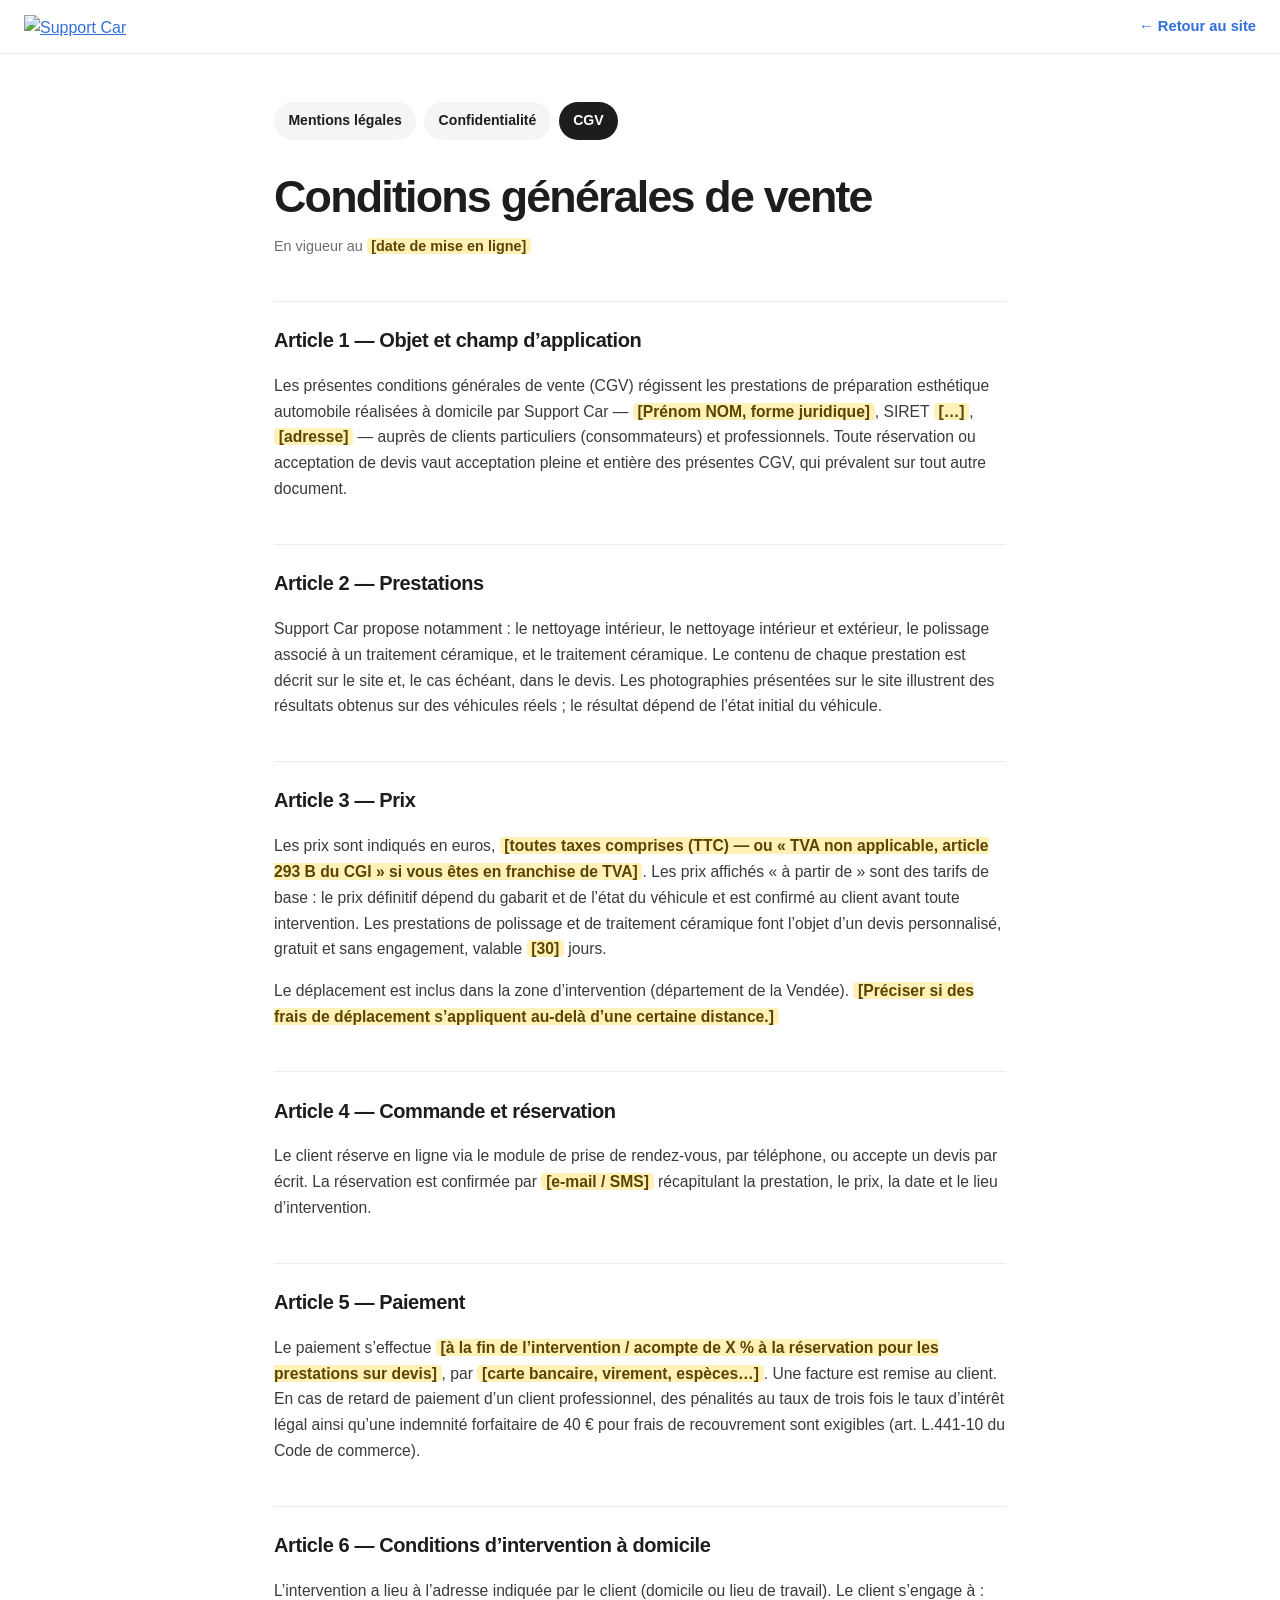
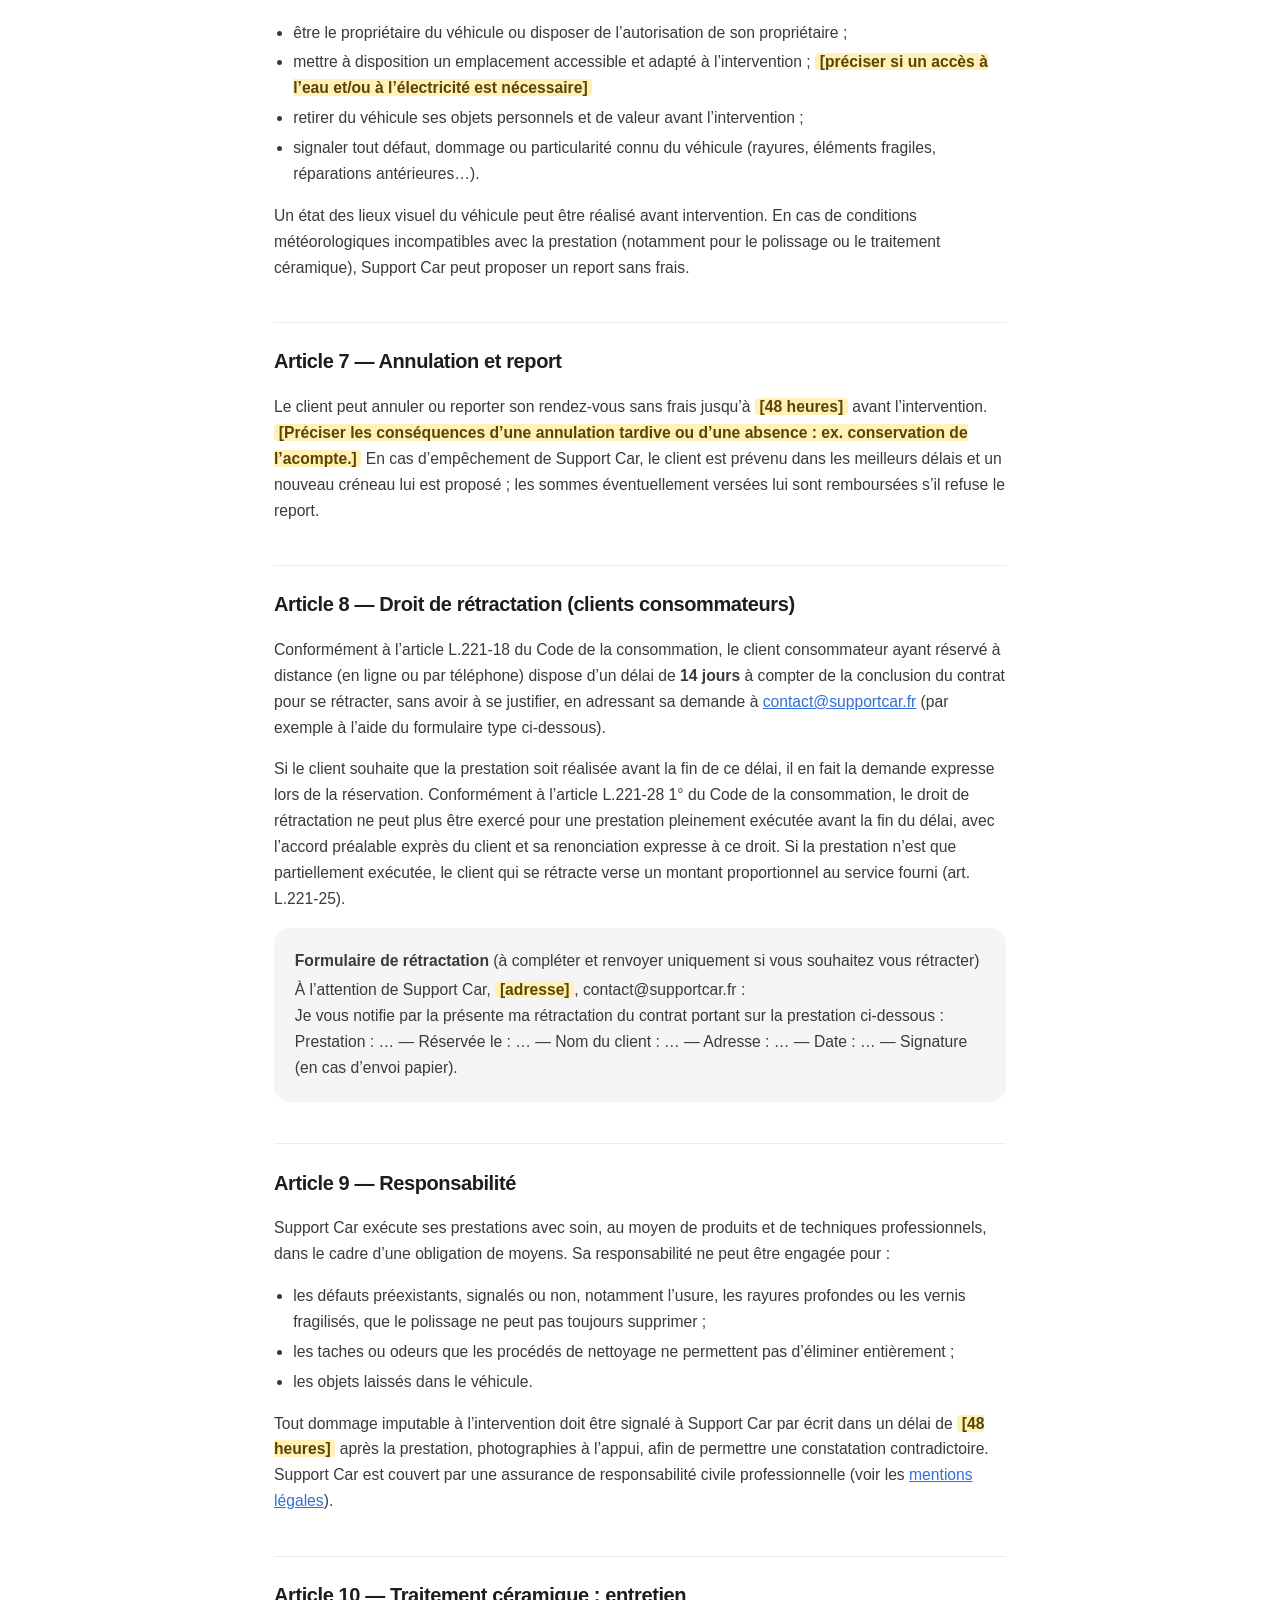
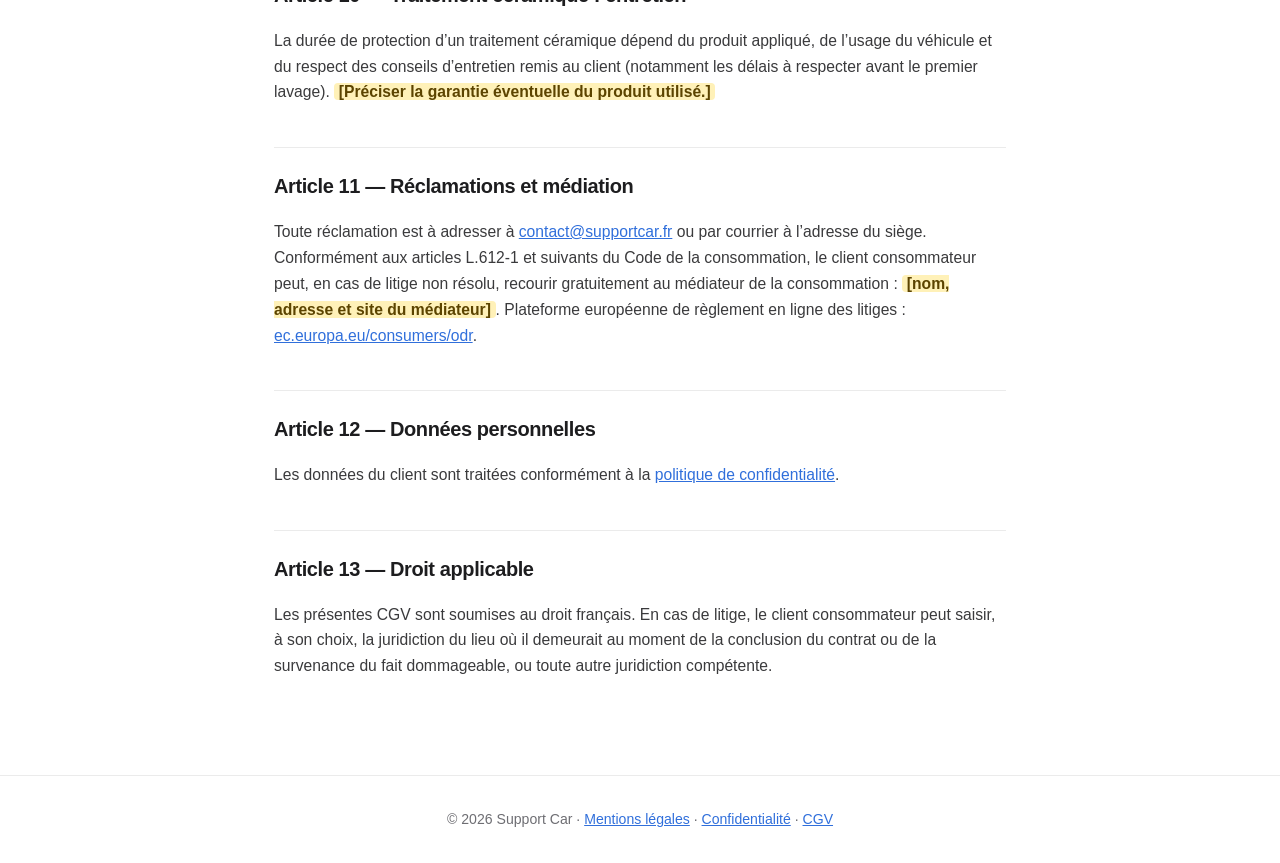
==== cgv.html @ 28caeb88 "Add files via upload" ====
<!doctype html>
<html lang="fr">
<head>
<meta charset="utf-8">
<meta name="viewport" content="width=device-width, initial-scale=1">
<title>Conditions générales de vente — Support Car</title>
<meta name="robots" content="noindex, follow">
<link rel="icon" href="assets/favicon.svg" type="image/svg+xml">
<link rel="stylesheet" href="legal.css">
</head>
<body>
<header class="top"><a href="index.html"><img src="assets/logo-noir.png" alt="Support Car"></a><a href="index.html" class="back">← Retour au site</a></header>
<main>
  <nav class="legal-nav" aria-label="Informations légales"><a href="mentions-legales.html">Mentions légales</a><a href="confidentialite.html">Confidentialité</a><a href="cgv.html" class="on">CGV</a></nav>
  <h1>Conditions générales de vente</h1>
  <p class="updated">En vigueur au <span class="todo">[date de mise en ligne]</span></p>

  <h2>Article 1 — Objet et champ d’application</h2>
  <p>Les présentes conditions générales de vente (CGV) régissent les prestations de préparation esthétique automobile réalisées à domicile par Support Car — <span class="todo">[Prénom NOM, forme juridique]</span>, SIRET <span class="todo">[…]</span>, <span class="todo">[adresse]</span> — auprès de clients particuliers (consommateurs) et professionnels. Toute réservation ou acceptation de devis vaut acceptation pleine et entière des présentes CGV, qui prévalent sur tout autre document.</p>

  <h2>Article 2 — Prestations</h2>
  <p>Support Car propose notamment : le nettoyage intérieur, le nettoyage intérieur et extérieur, le polissage associé à un traitement céramique, et le traitement céramique. Le contenu de chaque prestation est décrit sur le site et, le cas échéant, dans le devis. Les photographies présentées sur le site illustrent des résultats obtenus sur des véhicules réels ; le résultat dépend de l’état initial du véhicule.</p>

  <h2>Article 3 — Prix</h2>
  <p>Les prix sont indiqués en euros, <span class="todo">[toutes taxes comprises (TTC) — ou « TVA non applicable, article 293 B du CGI » si vous êtes en franchise de TVA]</span>. Les prix affichés « à partir de » sont des tarifs de base : le prix définitif dépend du gabarit et de l’état du véhicule et est confirmé au client avant toute intervention. Les prestations de polissage et de traitement céramique font l’objet d’un devis personnalisé, gratuit et sans engagement, valable <span class="todo">[30]</span> jours.</p>
  <p>Le déplacement est inclus dans la zone d’intervention (département de la Vendée). <span class="todo">[Préciser si des frais de déplacement s’appliquent au-delà d’une certaine distance.]</span></p>

  <h2>Article 4 — Commande et réservation</h2>
  <p>Le client réserve en ligne via le module de prise de rendez-vous, par téléphone, ou accepte un devis par écrit. La réservation est confirmée par <span class="todo">[e-mail / SMS]</span> récapitulant la prestation, le prix, la date et le lieu d’intervention.</p>

  <h2>Article 5 — Paiement</h2>
  <p>Le paiement s’effectue <span class="todo">[à la fin de l’intervention / acompte de X % à la réservation pour les prestations sur devis]</span>, par <span class="todo">[carte bancaire, virement, espèces…]</span>. Une facture est remise au client. En cas de retard de paiement d’un client professionnel, des pénalités au taux de trois fois le taux d’intérêt légal ainsi qu’une indemnité forfaitaire de 40 € pour frais de recouvrement sont exigibles (art. L.441-10 du Code de commerce).</p>

  <h2>Article 6 — Conditions d’intervention à domicile</h2>
  <p>L’intervention a lieu à l’adresse indiquée par le client (domicile ou lieu de travail). Le client s’engage à :</p>
  <ul>
    <li>être le propriétaire du véhicule ou disposer de l’autorisation de son propriétaire ;</li>
    <li>mettre à disposition un emplacement accessible et adapté à l’intervention ; <span class="todo">[préciser si un accès à l’eau et/ou à l’électricité est nécessaire]</span></li>
    <li>retirer du véhicule ses objets personnels et de valeur avant l’intervention ;</li>
    <li>signaler tout défaut, dommage ou particularité connu du véhicule (rayures, éléments fragiles, réparations antérieures…).</li>
  </ul>
  <p>Un état des lieux visuel du véhicule peut être réalisé avant intervention. En cas de conditions météorologiques incompatibles avec la prestation (notamment pour le polissage ou le traitement céramique), Support Car peut proposer un report sans frais.</p>

  <h2>Article 7 — Annulation et report</h2>
  <p>Le client peut annuler ou reporter son rendez-vous sans frais jusqu’à <span class="todo">[48 heures]</span> avant l’intervention. <span class="todo">[Préciser les conséquences d’une annulation tardive ou d’une absence : ex. conservation de l’acompte.]</span> En cas d’empêchement de Support Car, le client est prévenu dans les meilleurs délais et un nouveau créneau lui est proposé ; les sommes éventuellement versées lui sont remboursées s’il refuse le report.</p>

  <h2>Article 8 — Droit de rétractation (clients consommateurs)</h2>
  <p>Conformément à l’article L.221-18 du Code de la consommation, le client consommateur ayant réservé à distance (en ligne ou par téléphone) dispose d’un délai de <b>14 jours</b> à compter de la conclusion du contrat pour se rétracter, sans avoir à se justifier, en adressant sa demande à <a href="mailto:contact@supportcar.fr">contact@supportcar.fr</a> (par exemple à l’aide du formulaire type ci-dessous).</p>
  <p>Si le client souhaite que la prestation soit réalisée avant la fin de ce délai, il en fait la demande expresse lors de la réservation. Conformément à l’article L.221-28 1° du Code de la consommation, le droit de rétractation ne peut plus être exercé pour une prestation pleinement exécutée avant la fin du délai, avec l’accord préalable exprès du client et sa renonciation expresse à ce droit. Si la prestation n’est que partiellement exécutée, le client qui se rétracte verse un montant proportionnel au service fourni (art. L.221-25).</p>
  <div class="card">
    <p><b>Formulaire de rétractation</b> (à compléter et renvoyer uniquement si vous souhaitez vous rétracter)</p>
    <p>À l’attention de Support Car, <span class="todo">[adresse]</span>, contact@supportcar.fr :<br>
    Je vous notifie par la présente ma rétractation du contrat portant sur la prestation ci-dessous :<br>
    Prestation : … — Réservée le : … — Nom du client : … — Adresse : … — Date : … — Signature (en cas d’envoi papier).</p>
  </div>

  <h2>Article 9 — Responsabilité</h2>
  <p>Support Car exécute ses prestations avec soin, au moyen de produits et de techniques professionnels, dans le cadre d’une obligation de moyens. Sa responsabilité ne peut être engagée pour :</p>
  <ul>
    <li>les défauts préexistants, signalés ou non, notamment l’usure, les rayures profondes ou les vernis fragilisés, que le polissage ne peut pas toujours supprimer ;</li>
    <li>les taches ou odeurs que les procédés de nettoyage ne permettent pas d’éliminer entièrement ;</li>
    <li>les objets laissés dans le véhicule.</li>
  </ul>
  <p>Tout dommage imputable à l’intervention doit être signalé à Support Car par écrit dans un délai de <span class="todo">[48 heures]</span> après la prestation, photographies à l’appui, afin de permettre une constatation contradictoire. Support Car est couvert par une assurance de responsabilité civile professionnelle (voir les <a href="mentions-legales.html">mentions légales</a>).</p>

  <h2>Article 10 — Traitement céramique : entretien</h2>
  <p>La durée de protection d’un traitement céramique dépend du produit appliqué, de l’usage du véhicule et du respect des conseils d’entretien remis au client (notamment les délais à respecter avant le premier lavage). <span class="todo">[Préciser la garantie éventuelle du produit utilisé.]</span></p>

  <h2>Article 11 — Réclamations et médiation</h2>
  <p>Toute réclamation est à adresser à <a href="mailto:contact@supportcar.fr">contact@supportcar.fr</a> ou par courrier à l’adresse du siège. Conformément aux articles L.612-1 et suivants du Code de la consommation, le client consommateur peut, en cas de litige non résolu, recourir gratuitement au médiateur de la consommation : <span class="todo">[nom, adresse et site du médiateur]</span>. Plateforme européenne de règlement en ligne des litiges : <a href="https://ec.europa.eu/consumers/odr" target="_blank" rel="noopener">ec.europa.eu/consumers/odr</a>.</p>

  <h2>Article 12 — Données personnelles</h2>
  <p>Les données du client sont traitées conformément à la <a href="confidentialite.html">politique de confidentialité</a>.</p>

  <h2>Article 13 — Droit applicable</h2>
  <p>Les présentes CGV sont soumises au droit français. En cas de litige, le client consommateur peut saisir, à son choix, la juridiction du lieu où il demeurait au moment de la conclusion du contrat ou de la survenance du fait dommageable, ou toute autre juridiction compétente.</p>
</main>
<footer>© <span id="y"></span> Support Car · <a href="mentions-legales.html">Mentions légales</a> · <a href="confidentialite.html">Confidentialité</a> · <a href="cgv.html">CGV</a></footer>
<script>document.getElementById('y').textContent=new Date().getFullYear()</script>
</body>
</html>
---- legal.css ----
@font-face{font-family:'Inter';font-style:normal;font-weight:400 800;font-display:swap;src:url(assets/fonts/inter-latin.woff2) format('woff2')}
:root{--blue:#306FDB;--ink:#1d1d1f;--grey:#6e6e73;--light:#f5f5f7;--line:rgba(0,0,0,.08)}
*{box-sizing:border-box}
body{margin:0;font-family:"Helvetica Neue","HelveticaNeue",Helvetica,"Inter",Arial,sans-serif;color:var(--ink);background:#fff;line-height:1.65;-webkit-font-smoothing:antialiased}
a{color:var(--blue)}
.top{position:sticky;top:0;z-index:10;display:flex;align-items:center;justify-content:space-between;gap:1rem;padding:.9rem 1.5rem;background:rgba(255,255,255,.9);backdrop-filter:blur(16px);-webkit-backdrop-filter:blur(16px);border-bottom:1px solid var(--line)}
.top img{height:24px;display:block}
.top a.back{font-weight:600;text-decoration:none;font-size:.92rem}
main{max-width:780px;margin:0 auto;padding:3rem 1.5rem 5rem}
h1{font-size:clamp(2rem,5vw,2.8rem);letter-spacing:-.04em;line-height:1.1;margin:0 0 .6rem}
.updated{color:var(--grey);font-size:.9rem;margin-bottom:2.5rem}
h2{font-size:1.25rem;letter-spacing:-.02em;margin:2.6rem 0 .7rem;padding-top:1.4rem;border-top:1px solid var(--line)}
h3{font-size:1.02rem;margin:1.6rem 0 .4rem}
p,li{color:#3a3a3c;font-size:.98rem}
ul{padding-left:1.2rem}
li{margin:.25rem 0}
.card{background:var(--light);border-radius:16px;padding:1.1rem 1.3rem;margin:1rem 0}
.card p{margin:.2rem 0}
.todo{background:#fff1b8;border-radius:4px;padding:0 .3em;color:#5c4400;font-weight:600}
.legal-nav{display:flex;flex-wrap:wrap;gap:.5rem;margin:0 0 2rem}
.legal-nav a{font-size:.88rem;font-weight:600;text-decoration:none;padding:.45rem .9rem;border-radius:999px;background:var(--light);color:var(--ink)}
.legal-nav a.on{background:var(--ink);color:#fff}
table{width:100%;border-collapse:collapse;margin:1rem 0;font-size:.92rem}
th,td{text-align:left;padding:.6rem .7rem;border-bottom:1px solid var(--line);vertical-align:top}
th{background:var(--light);font-weight:600}
footer{border-top:1px solid var(--line);padding:2rem 1.5rem;text-align:center;color:var(--grey);font-size:.88rem}
@media (max-width:600px){table,thead,tbody,tr,th,td{display:block}thead{display:none}td{border:0;padding:.2rem 0}tr{border-bottom:1px solid var(--line);padding:.6rem 0}td:first-child{font-weight:600}}
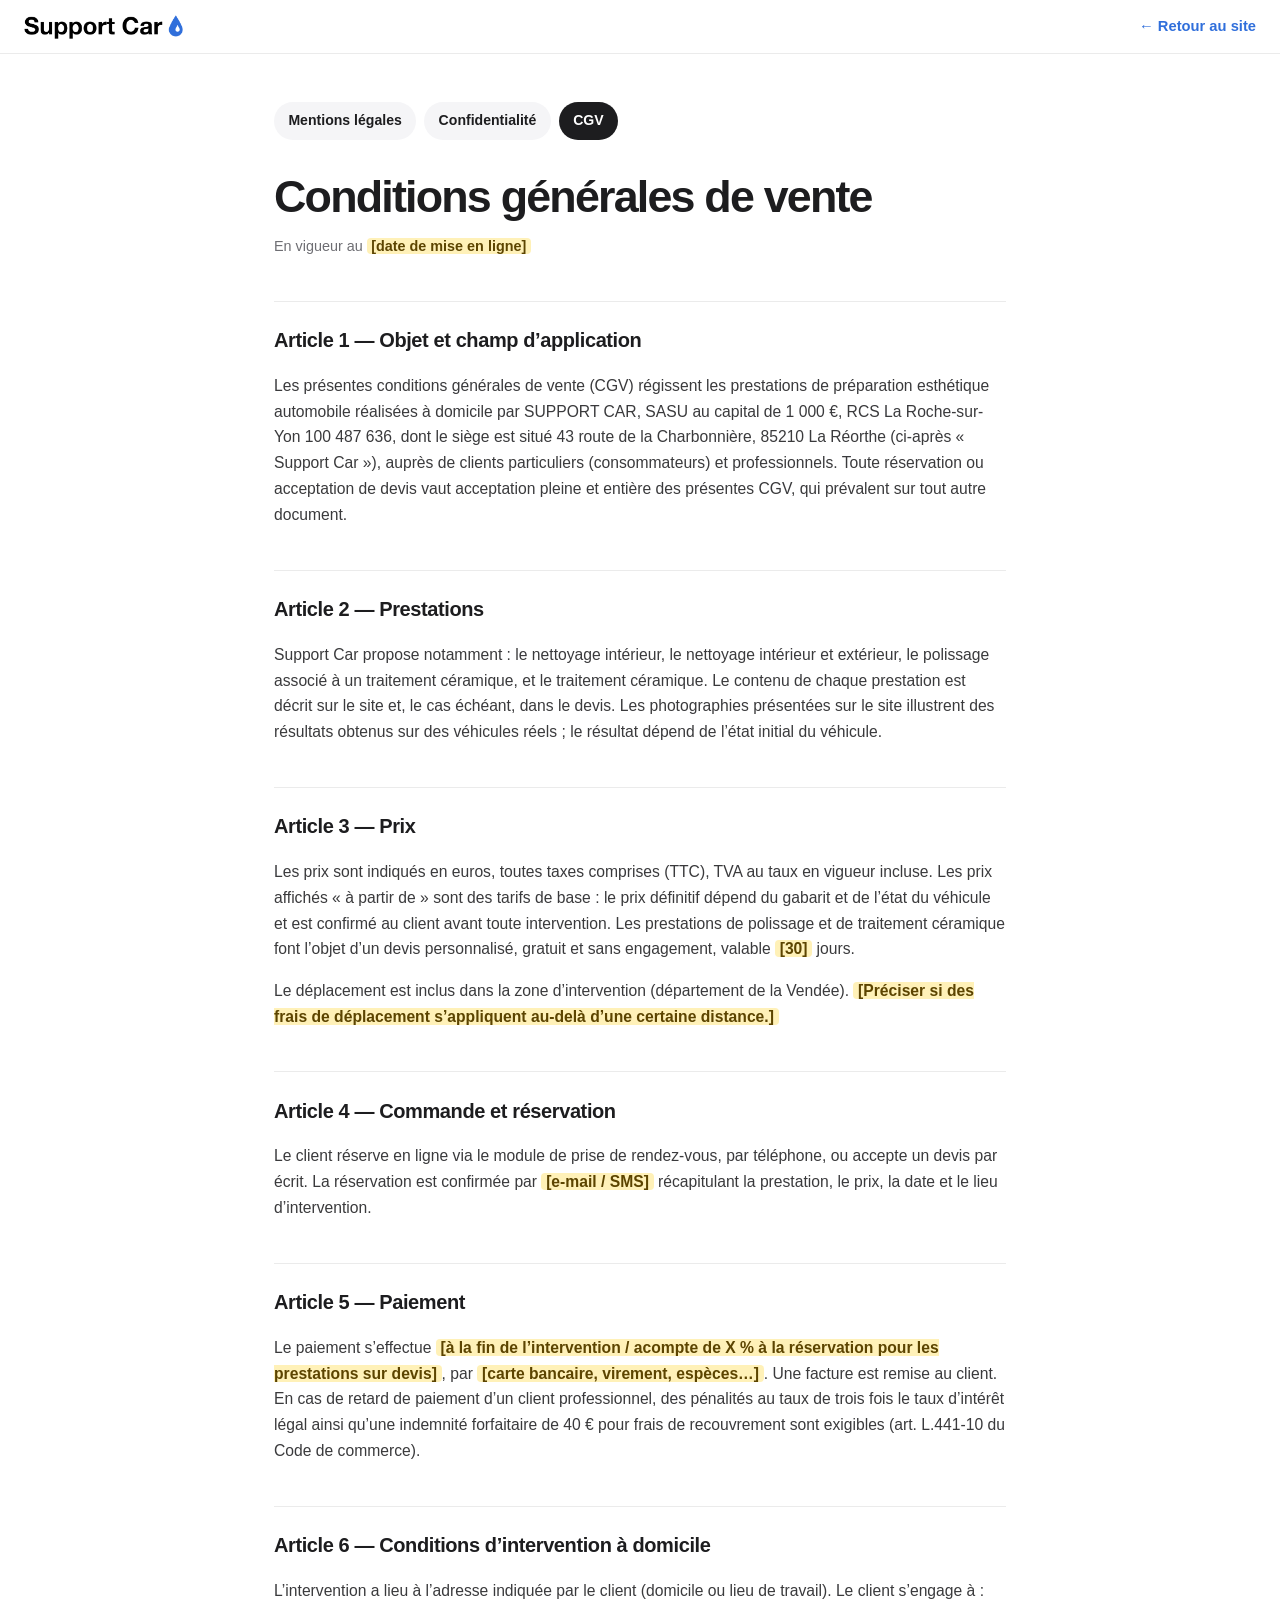
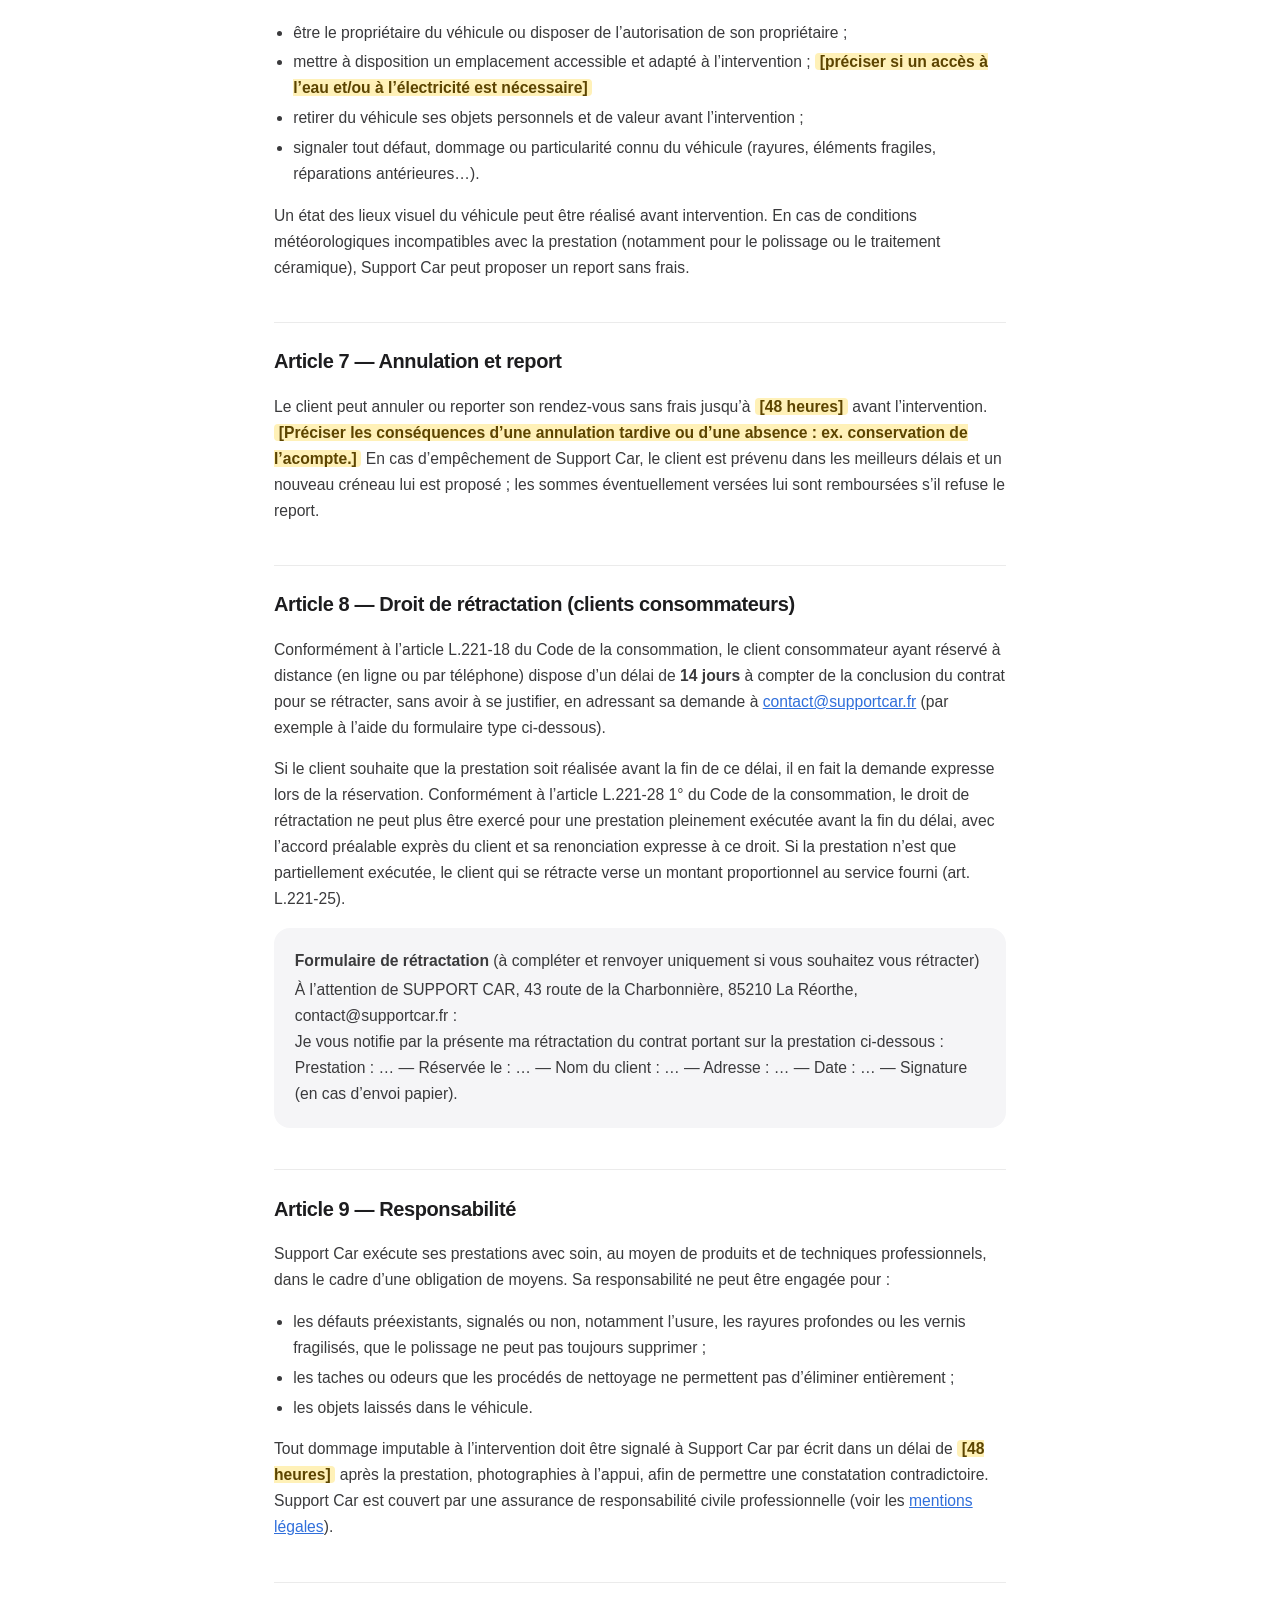
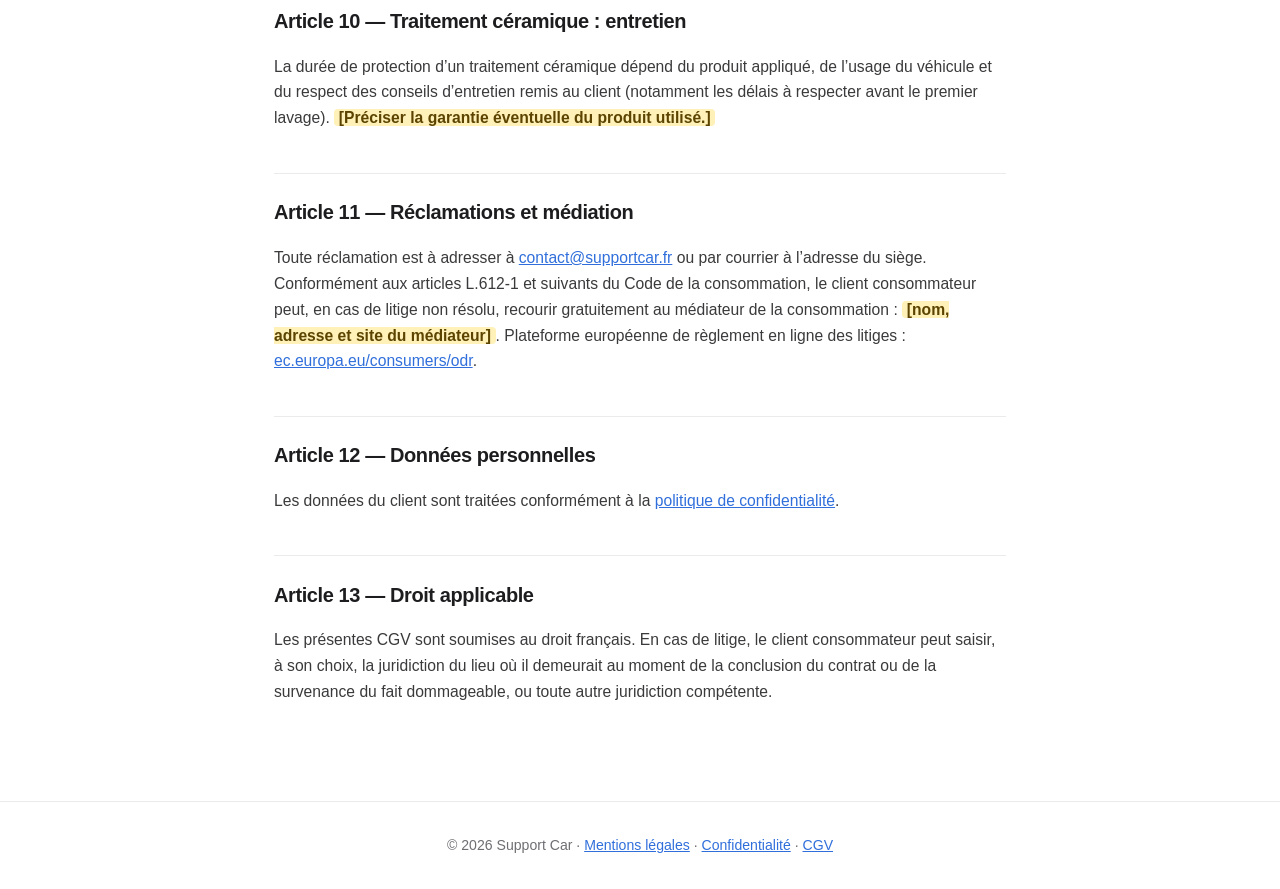
==== commit 233252ca: "Complète les pages légales avec les informations de la société Raison sociale, forme juridique, capi" ====
--- a/cgv.html
+++ b/cgv.html
@@ -16,13 +16,13 @@
   <p class="updated">En vigueur au <span class="todo">[date de mise en ligne]</span></p>
 
   <h2>Article 1 — Objet et champ d’application</h2>
-  <p>Les présentes conditions générales de vente (CGV) régissent les prestations de préparation esthétique automobile réalisées à domicile par Support Car — <span class="todo">[Prénom NOM, forme juridique]</span>, SIRET <span class="todo">[…]</span>, <span class="todo">[adresse]</span> — auprès de clients particuliers (consommateurs) et professionnels. Toute réservation ou acceptation de devis vaut acceptation pleine et entière des présentes CGV, qui prévalent sur tout autre document.</p>
+  <p>Les présentes conditions générales de vente (CGV) régissent les prestations de préparation esthétique automobile réalisées à domicile par SUPPORT CAR, SASU au capital de 1 000 €, RCS La Roche-sur-Yon 100 487 636, dont le siège est situé 43 route de la Charbonnière, 85210 La Réorthe (ci-après « Support Car »), auprès de clients particuliers (consommateurs) et professionnels. Toute réservation ou acceptation de devis vaut acceptation pleine et entière des présentes CGV, qui prévalent sur tout autre document.</p>
 
   <h2>Article 2 — Prestations</h2>
   <p>Support Car propose notamment : le nettoyage intérieur, le nettoyage intérieur et extérieur, le polissage associé à un traitement céramique, et le traitement céramique. Le contenu de chaque prestation est décrit sur le site et, le cas échéant, dans le devis. Les photographies présentées sur le site illustrent des résultats obtenus sur des véhicules réels ; le résultat dépend de l’état initial du véhicule.</p>
 
   <h2>Article 3 — Prix</h2>
-  <p>Les prix sont indiqués en euros, <span class="todo">[toutes taxes comprises (TTC) — ou « TVA non applicable, article 293 B du CGI » si vous êtes en franchise de TVA]</span>. Les prix affichés « à partir de » sont des tarifs de base : le prix définitif dépend du gabarit et de l’état du véhicule et est confirmé au client avant toute intervention. Les prestations de polissage et de traitement céramique font l’objet d’un devis personnalisé, gratuit et sans engagement, valable <span class="todo">[30]</span> jours.</p>
+  <p>Les prix sont indiqués en euros, toutes taxes comprises (TTC), TVA au taux en vigueur incluse. Les prix affichés « à partir de » sont des tarifs de base : le prix définitif dépend du gabarit et de l’état du véhicule et est confirmé au client avant toute intervention. Les prestations de polissage et de traitement céramique font l’objet d’un devis personnalisé, gratuit et sans engagement, valable <span class="todo">[30]</span> jours.</p>
   <p>Le déplacement est inclus dans la zone d’intervention (département de la Vendée). <span class="todo">[Préciser si des frais de déplacement s’appliquent au-delà d’une certaine distance.]</span></p>
 
   <h2>Article 4 — Commande et réservation</h2>
@@ -49,7 +49,7 @@
   <p>Si le client souhaite que la prestation soit réalisée avant la fin de ce délai, il en fait la demande expresse lors de la réservation. Conformément à l’article L.221-28 1° du Code de la consommation, le droit de rétractation ne peut plus être exercé pour une prestation pleinement exécutée avant la fin du délai, avec l’accord préalable exprès du client et sa renonciation expresse à ce droit. Si la prestation n’est que partiellement exécutée, le client qui se rétracte verse un montant proportionnel au service fourni (art. L.221-25).</p>
   <div class="card">
     <p><b>Formulaire de rétractation</b> (à compléter et renvoyer uniquement si vous souhaitez vous rétracter)</p>
-    <p>À l’attention de Support Car, <span class="todo">[adresse]</span>, contact@supportcar.fr :<br>
+    <p>À l’attention de SUPPORT CAR, 43 route de la Charbonnière, 85210 La Réorthe, contact@supportcar.fr :<br>
     Je vous notifie par la présente ma rétractation du contrat portant sur la prestation ci-dessous :<br>
     Prestation : … — Réservée le : … — Nom du client : … — Adresse : … — Date : … — Signature (en cas d’envoi papier).</p>
   </div>
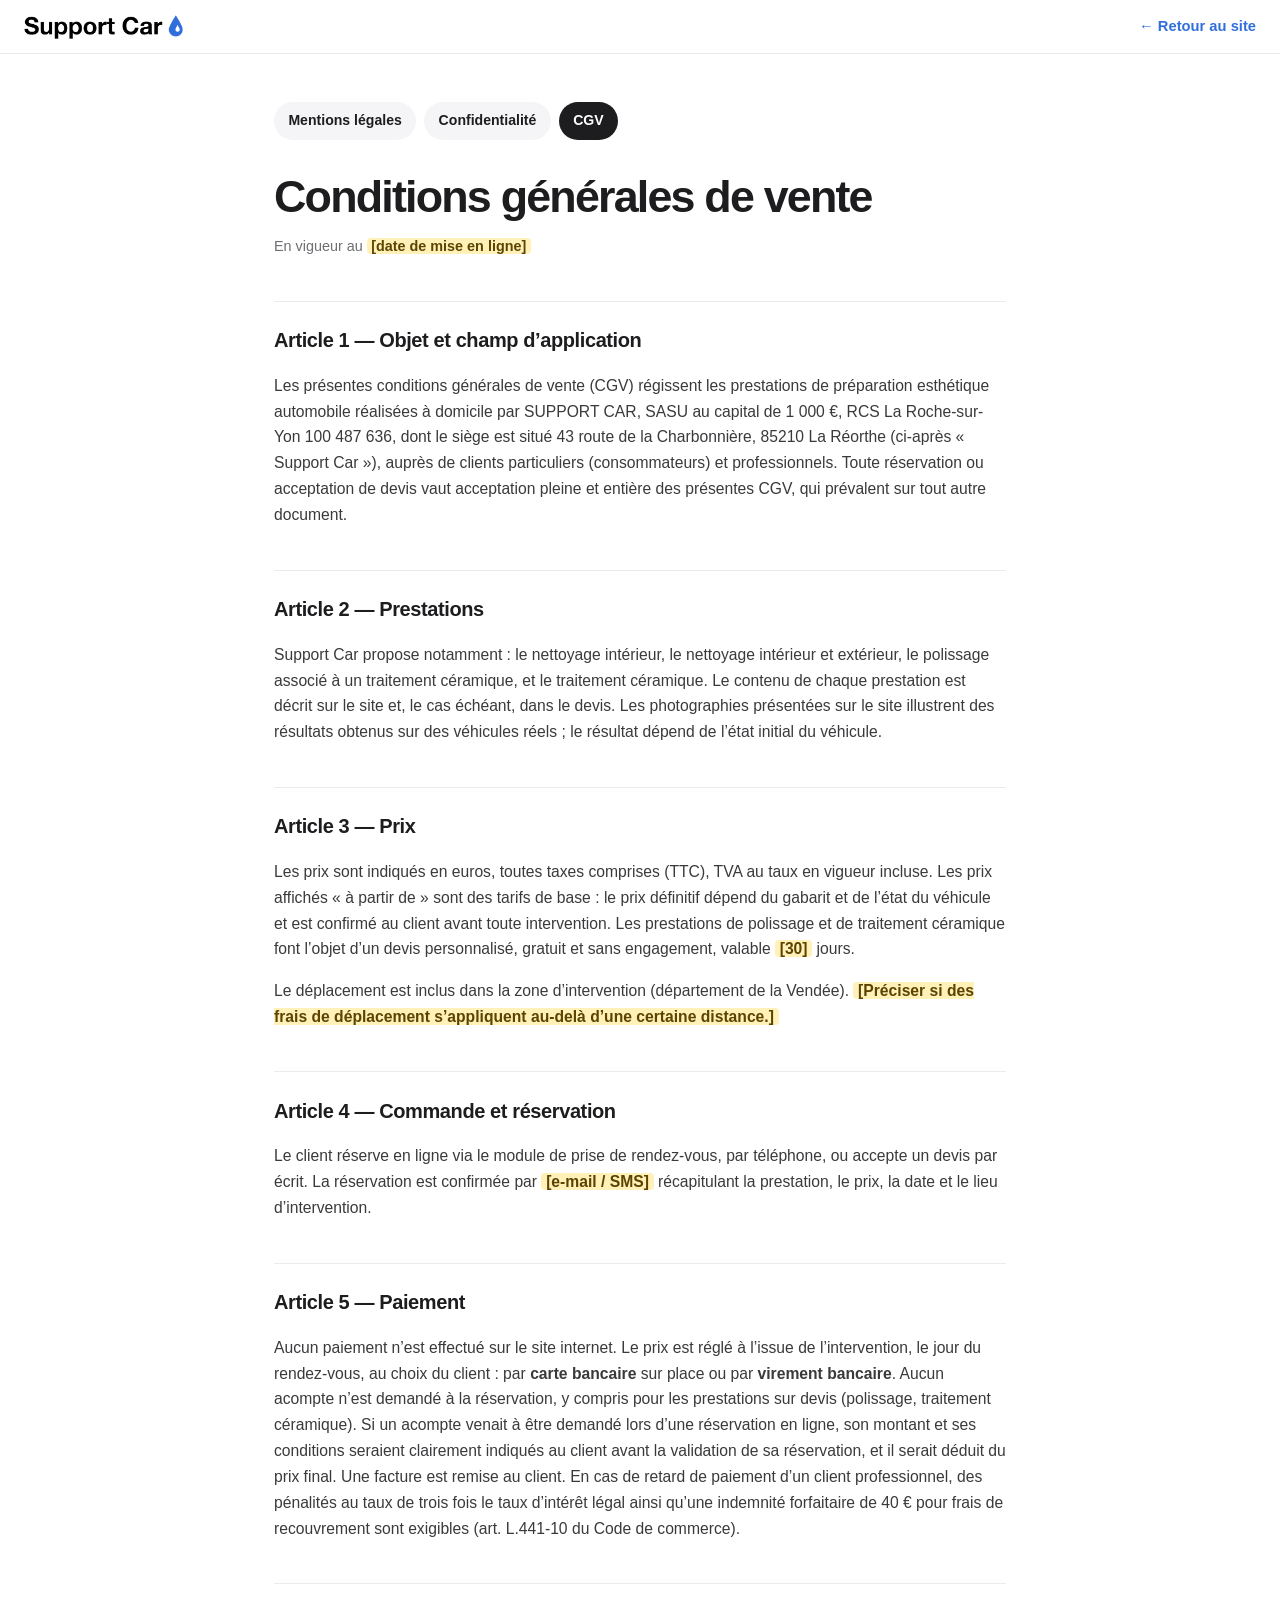
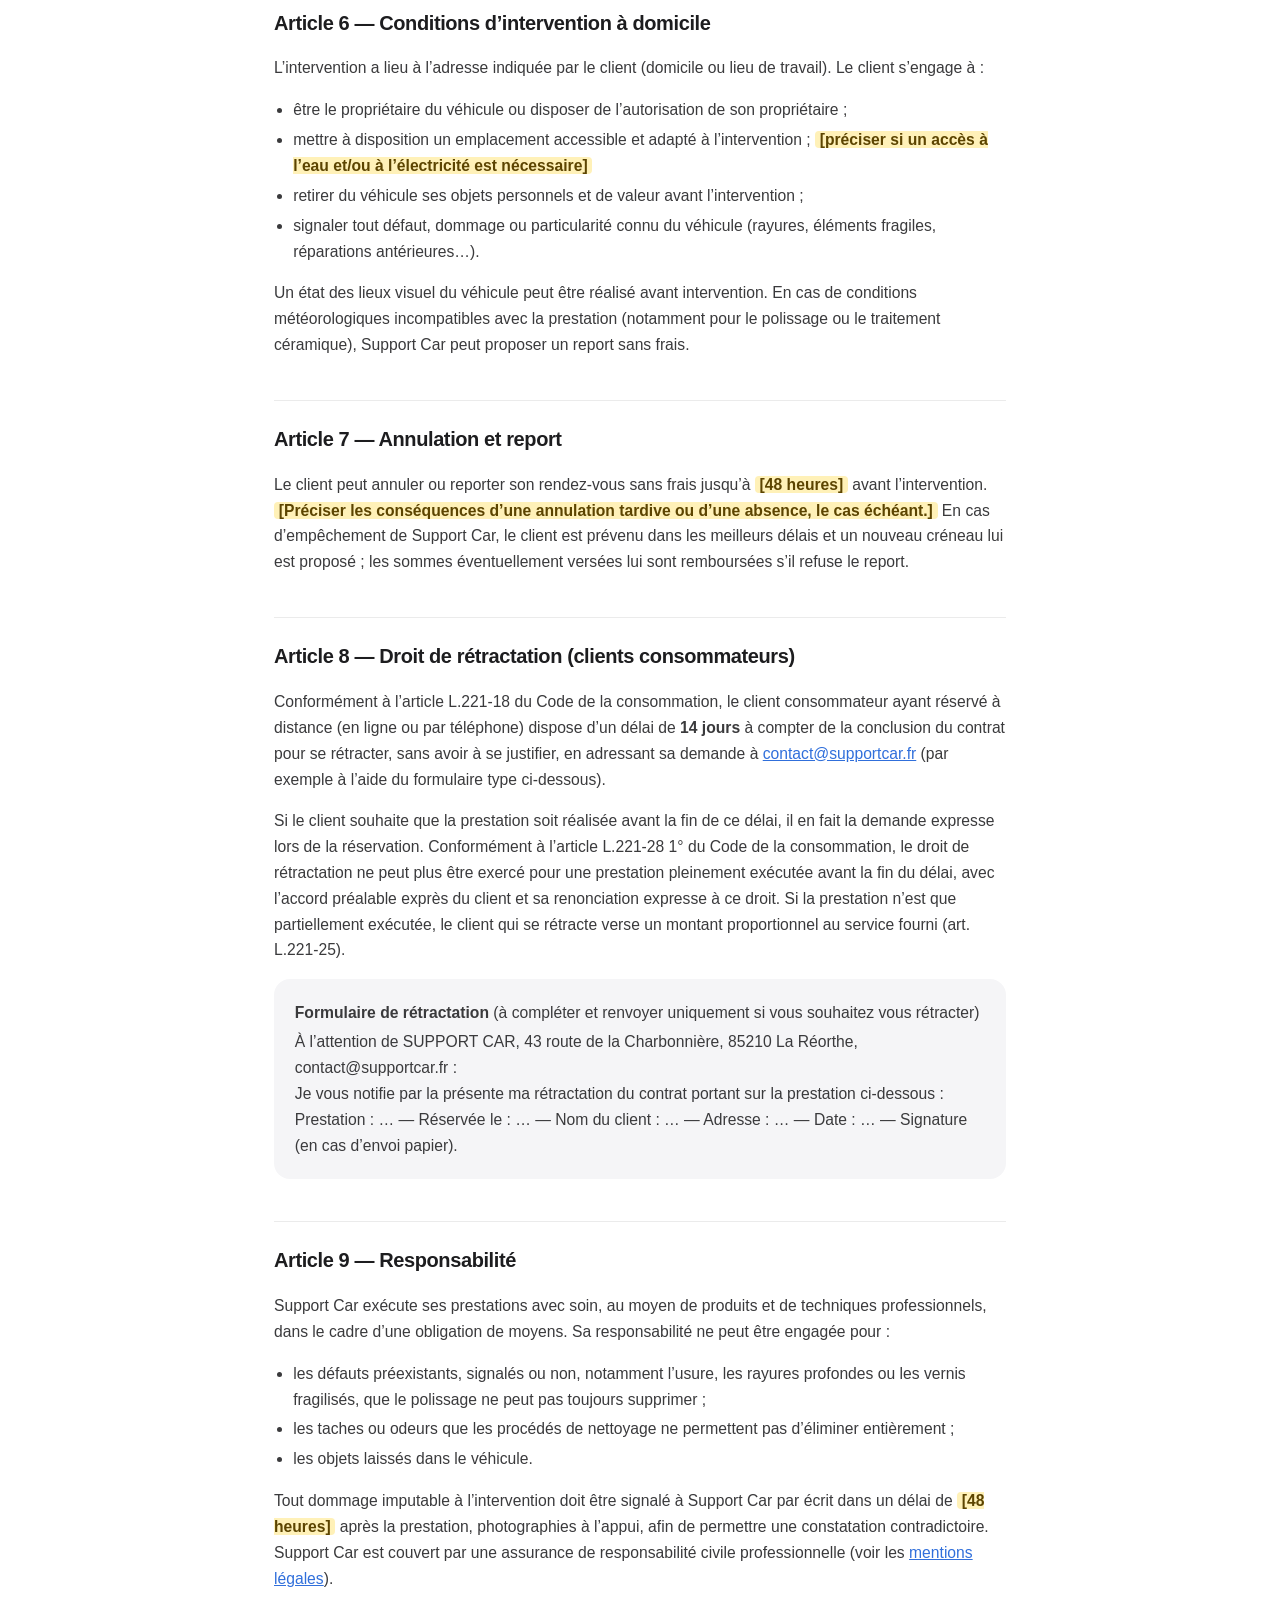
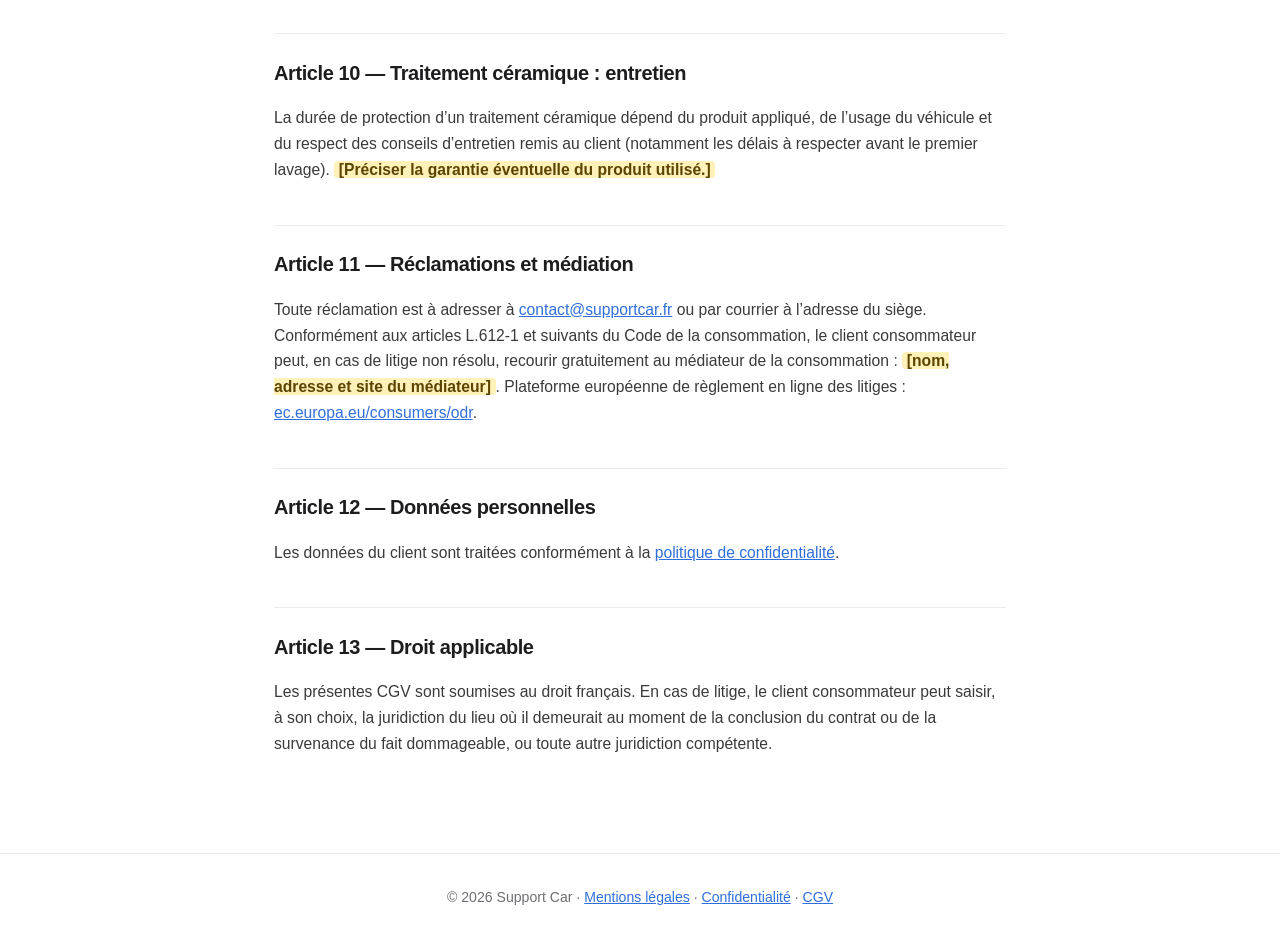
==== commit 3e24f8ed: "CGV : paiement sur place par carte ou virement, sans acompte Co-Authored-By: Claude Opus 5.5 <norepl" ====
--- a/cgv.html
+++ b/cgv.html
@@ -29,7 +29,7 @@
   <p>Le client réserve en ligne via le module de prise de rendez-vous, par téléphone, ou accepte un devis par écrit. La réservation est confirmée par <span class="todo">[e-mail / SMS]</span> récapitulant la prestation, le prix, la date et le lieu d’intervention.</p>
 
   <h2>Article 5 — Paiement</h2>
-  <p>Le paiement s’effectue <span class="todo">[à la fin de l’intervention / acompte de X % à la réservation pour les prestations sur devis]</span>, par <span class="todo">[carte bancaire, virement, espèces…]</span>. Une facture est remise au client. En cas de retard de paiement d’un client professionnel, des pénalités au taux de trois fois le taux d’intérêt légal ainsi qu’une indemnité forfaitaire de 40 € pour frais de recouvrement sont exigibles (art. L.441-10 du Code de commerce).</p>
+  <p>Aucun paiement n’est effectué sur le site internet. Le prix est réglé à l’issue de l’intervention, le jour du rendez-vous, au choix du client : par <b>carte bancaire</b> sur place ou par <b>virement bancaire</b>. Aucun acompte n’est demandé à la réservation, y compris pour les prestations sur devis (polissage, traitement céramique). Si un acompte venait à être demandé lors d’une réservation en ligne, son montant et ses conditions seraient clairement indiqués au client avant la validation de sa réservation, et il serait déduit du prix final. Une facture est remise au client. En cas de retard de paiement d’un client professionnel, des pénalités au taux de trois fois le taux d’intérêt légal ainsi qu’une indemnité forfaitaire de 40 € pour frais de recouvrement sont exigibles (art. L.441-10 du Code de commerce).</p>
 
   <h2>Article 6 — Conditions d’intervention à domicile</h2>
   <p>L’intervention a lieu à l’adresse indiquée par le client (domicile ou lieu de travail). Le client s’engage à :</p>
@@ -42,7 +42,7 @@
   <p>Un état des lieux visuel du véhicule peut être réalisé avant intervention. En cas de conditions météorologiques incompatibles avec la prestation (notamment pour le polissage ou le traitement céramique), Support Car peut proposer un report sans frais.</p>
 
   <h2>Article 7 — Annulation et report</h2>
-  <p>Le client peut annuler ou reporter son rendez-vous sans frais jusqu’à <span class="todo">[48 heures]</span> avant l’intervention. <span class="todo">[Préciser les conséquences d’une annulation tardive ou d’une absence : ex. conservation de l’acompte.]</span> En cas d’empêchement de Support Car, le client est prévenu dans les meilleurs délais et un nouveau créneau lui est proposé ; les sommes éventuellement versées lui sont remboursées s’il refuse le report.</p>
+  <p>Le client peut annuler ou reporter son rendez-vous sans frais jusqu’à <span class="todo">[48 heures]</span> avant l’intervention. <span class="todo">[Préciser les conséquences d’une annulation tardive ou d’une absence, le cas échéant.]</span> En cas d’empêchement de Support Car, le client est prévenu dans les meilleurs délais et un nouveau créneau lui est proposé ; les sommes éventuellement versées lui sont remboursées s’il refuse le report.</p>
 
   <h2>Article 8 — Droit de rétractation (clients consommateurs)</h2>
   <p>Conformément à l’article L.221-18 du Code de la consommation, le client consommateur ayant réservé à distance (en ligne ou par téléphone) dispose d’un délai de <b>14 jours</b> à compter de la conclusion du contrat pour se rétracter, sans avoir à se justifier, en adressant sa demande à <a href="mailto:contact@supportcar.fr">contact@supportcar.fr</a> (par exemple à l’aide du formulaire type ci-dessous).</p>
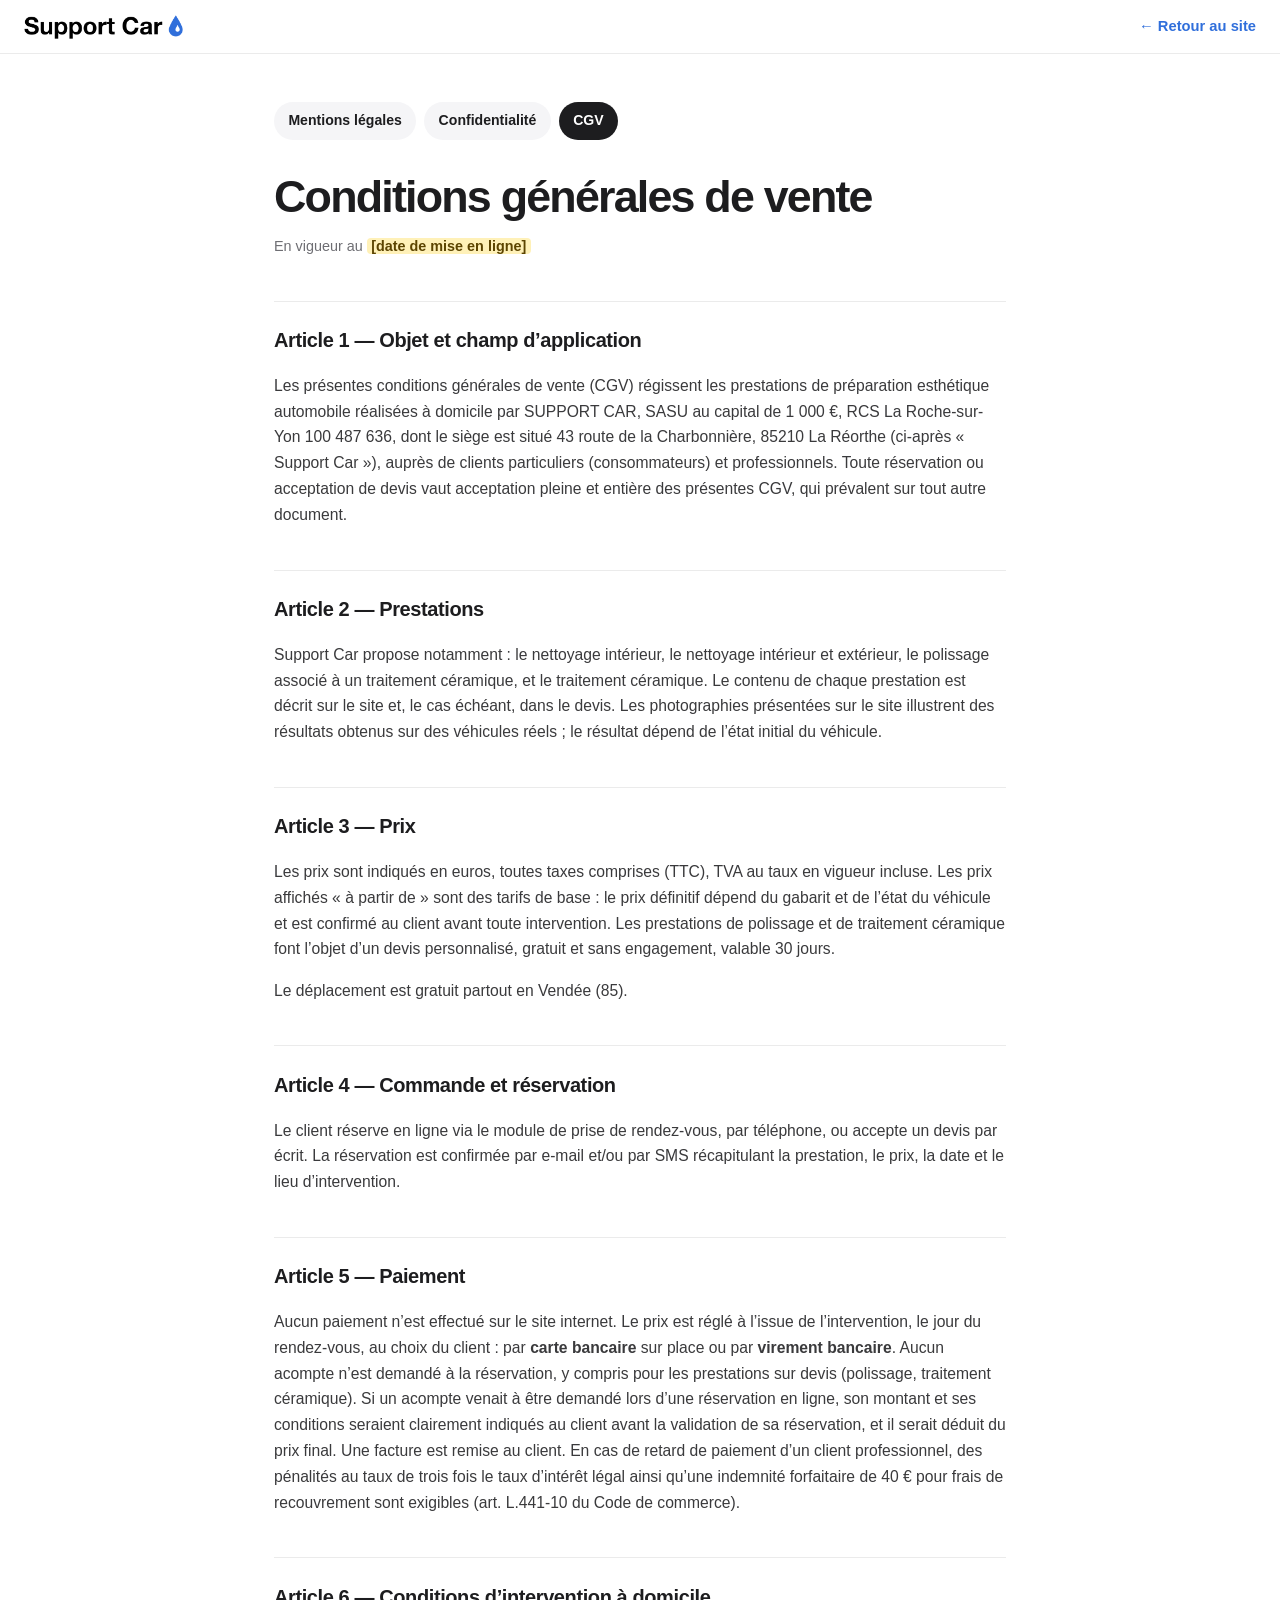
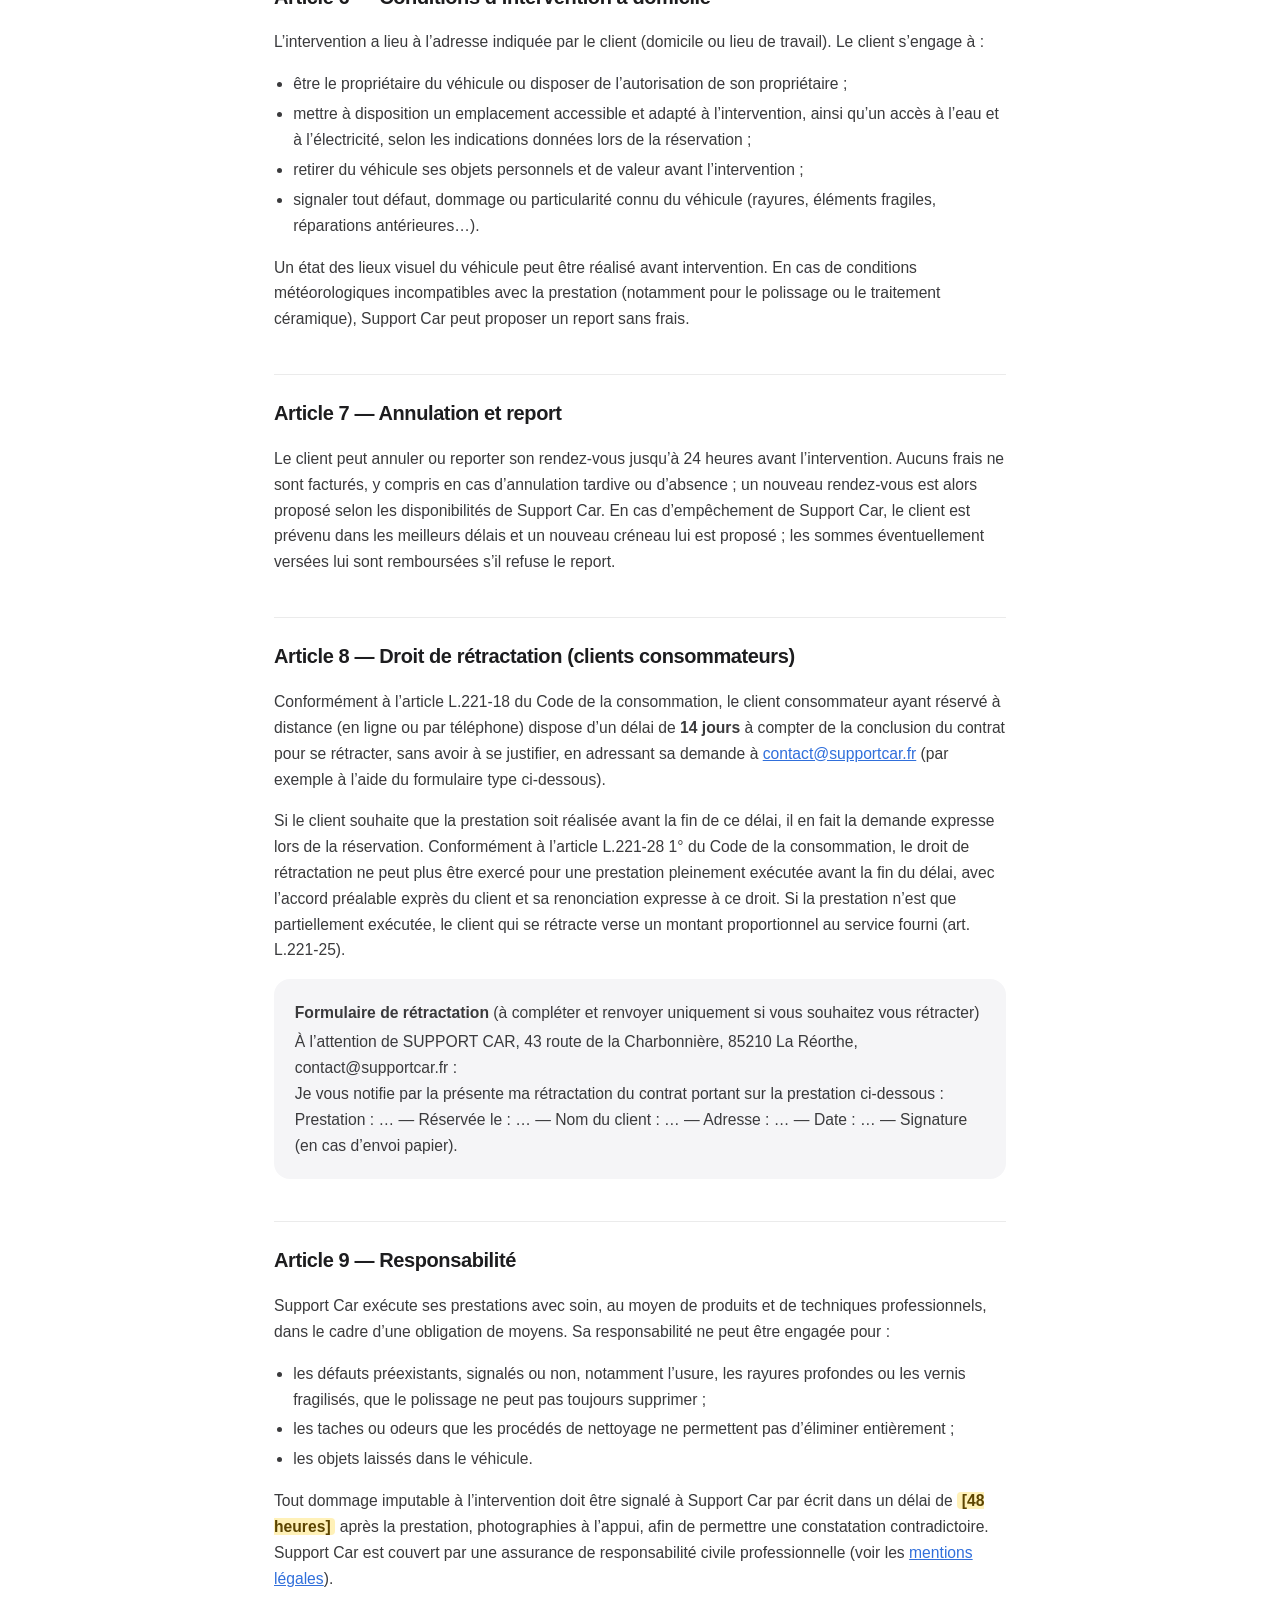
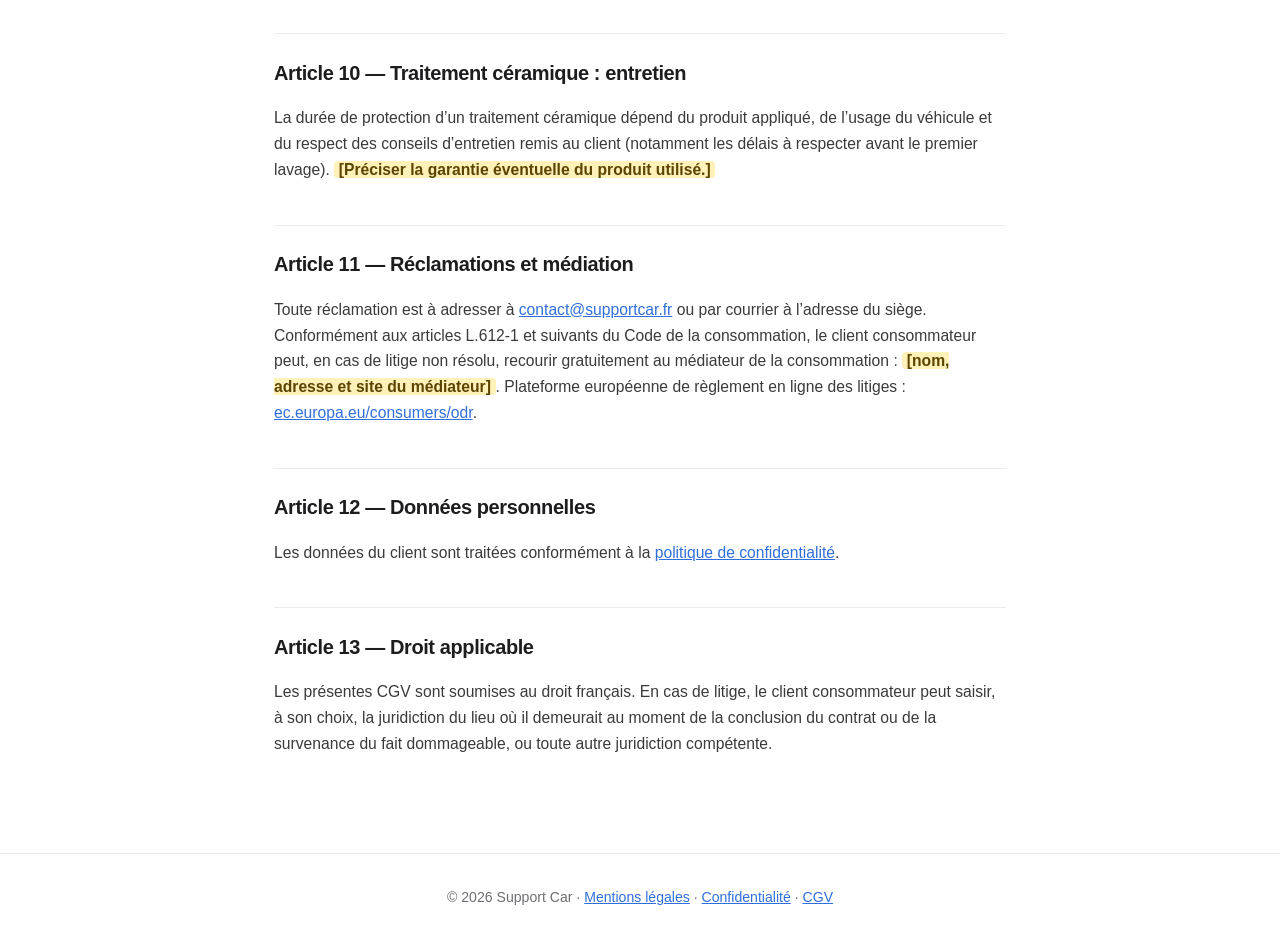
==== commit 8d80571a: "CGV : devis 30 jours, déplacement gratuit en Vendée, annulation 24 h sans frais Co-Authored-By: Clau" ====
--- a/cgv.html
+++ b/cgv.html
@@ -22,11 +22,11 @@
   <p>Support Car propose notamment : le nettoyage intérieur, le nettoyage intérieur et extérieur, le polissage associé à un traitement céramique, et le traitement céramique. Le contenu de chaque prestation est décrit sur le site et, le cas échéant, dans le devis. Les photographies présentées sur le site illustrent des résultats obtenus sur des véhicules réels ; le résultat dépend de l’état initial du véhicule.</p>
 
   <h2>Article 3 — Prix</h2>
-  <p>Les prix sont indiqués en euros, toutes taxes comprises (TTC), TVA au taux en vigueur incluse. Les prix affichés « à partir de » sont des tarifs de base : le prix définitif dépend du gabarit et de l’état du véhicule et est confirmé au client avant toute intervention. Les prestations de polissage et de traitement céramique font l’objet d’un devis personnalisé, gratuit et sans engagement, valable <span class="todo">[30]</span> jours.</p>
-  <p>Le déplacement est inclus dans la zone d’intervention (département de la Vendée). <span class="todo">[Préciser si des frais de déplacement s’appliquent au-delà d’une certaine distance.]</span></p>
+  <p>Les prix sont indiqués en euros, toutes taxes comprises (TTC), TVA au taux en vigueur incluse. Les prix affichés « à partir de » sont des tarifs de base : le prix définitif dépend du gabarit et de l’état du véhicule et est confirmé au client avant toute intervention. Les prestations de polissage et de traitement céramique font l’objet d’un devis personnalisé, gratuit et sans engagement, valable 30 jours.</p>
+  <p>Le déplacement est gratuit partout en Vendée (85).</p>
 
   <h2>Article 4 — Commande et réservation</h2>
-  <p>Le client réserve en ligne via le module de prise de rendez-vous, par téléphone, ou accepte un devis par écrit. La réservation est confirmée par <span class="todo">[e-mail / SMS]</span> récapitulant la prestation, le prix, la date et le lieu d’intervention.</p>
+  <p>Le client réserve en ligne via le module de prise de rendez-vous, par téléphone, ou accepte un devis par écrit. La réservation est confirmée par e-mail et/ou par SMS récapitulant la prestation, le prix, la date et le lieu d’intervention.</p>
 
   <h2>Article 5 — Paiement</h2>
   <p>Aucun paiement n’est effectué sur le site internet. Le prix est réglé à l’issue de l’intervention, le jour du rendez-vous, au choix du client : par <b>carte bancaire</b> sur place ou par <b>virement bancaire</b>. Aucun acompte n’est demandé à la réservation, y compris pour les prestations sur devis (polissage, traitement céramique). Si un acompte venait à être demandé lors d’une réservation en ligne, son montant et ses conditions seraient clairement indiqués au client avant la validation de sa réservation, et il serait déduit du prix final. Une facture est remise au client. En cas de retard de paiement d’un client professionnel, des pénalités au taux de trois fois le taux d’intérêt légal ainsi qu’une indemnité forfaitaire de 40 € pour frais de recouvrement sont exigibles (art. L.441-10 du Code de commerce).</p>
@@ -35,14 +35,14 @@
   <p>L’intervention a lieu à l’adresse indiquée par le client (domicile ou lieu de travail). Le client s’engage à :</p>
   <ul>
     <li>être le propriétaire du véhicule ou disposer de l’autorisation de son propriétaire ;</li>
-    <li>mettre à disposition un emplacement accessible et adapté à l’intervention ; <span class="todo">[préciser si un accès à l’eau et/ou à l’électricité est nécessaire]</span></li>
+    <li>mettre à disposition un emplacement accessible et adapté à l’intervention, ainsi qu’un accès à l’eau et à l’électricité, selon les indications données lors de la réservation ;</li>
     <li>retirer du véhicule ses objets personnels et de valeur avant l’intervention ;</li>
     <li>signaler tout défaut, dommage ou particularité connu du véhicule (rayures, éléments fragiles, réparations antérieures…).</li>
   </ul>
   <p>Un état des lieux visuel du véhicule peut être réalisé avant intervention. En cas de conditions météorologiques incompatibles avec la prestation (notamment pour le polissage ou le traitement céramique), Support Car peut proposer un report sans frais.</p>
 
   <h2>Article 7 — Annulation et report</h2>
-  <p>Le client peut annuler ou reporter son rendez-vous sans frais jusqu’à <span class="todo">[48 heures]</span> avant l’intervention. <span class="todo">[Préciser les conséquences d’une annulation tardive ou d’une absence, le cas échéant.]</span> En cas d’empêchement de Support Car, le client est prévenu dans les meilleurs délais et un nouveau créneau lui est proposé ; les sommes éventuellement versées lui sont remboursées s’il refuse le report.</p>
+  <p>Le client peut annuler ou reporter son rendez-vous jusqu’à 24 heures avant l’intervention. Aucuns frais ne sont facturés, y compris en cas d’annulation tardive ou d’absence ; un nouveau rendez-vous est alors proposé selon les disponibilités de Support Car. En cas d’empêchement de Support Car, le client est prévenu dans les meilleurs délais et un nouveau créneau lui est proposé ; les sommes éventuellement versées lui sont remboursées s’il refuse le report.</p>
 
   <h2>Article 8 — Droit de rétractation (clients consommateurs)</h2>
   <p>Conformément à l’article L.221-18 du Code de la consommation, le client consommateur ayant réservé à distance (en ligne ou par téléphone) dispose d’un délai de <b>14 jours</b> à compter de la conclusion du contrat pour se rétracter, sans avoir à se justifier, en adressant sa demande à <a href="mailto:contact@supportcar.fr">contact@supportcar.fr</a> (par exemple à l’aide du formulaire type ci-dessous).</p>
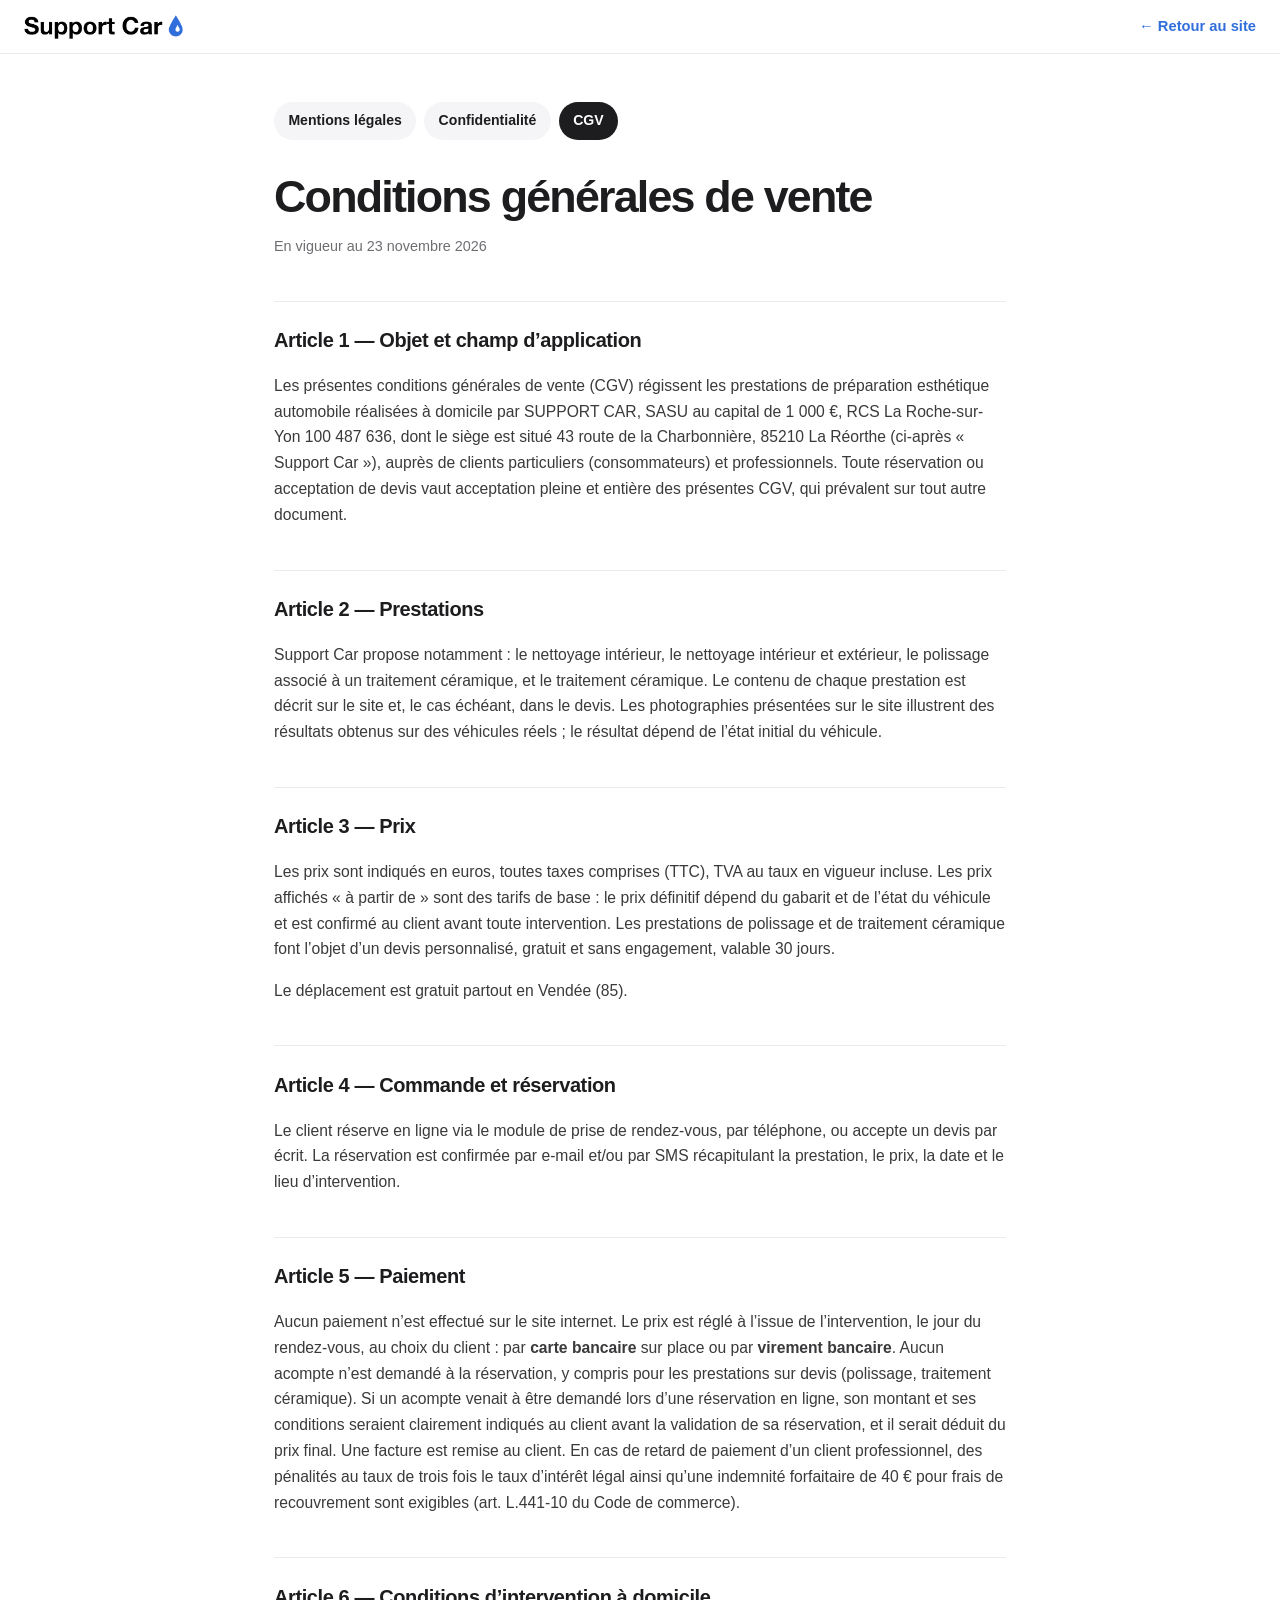
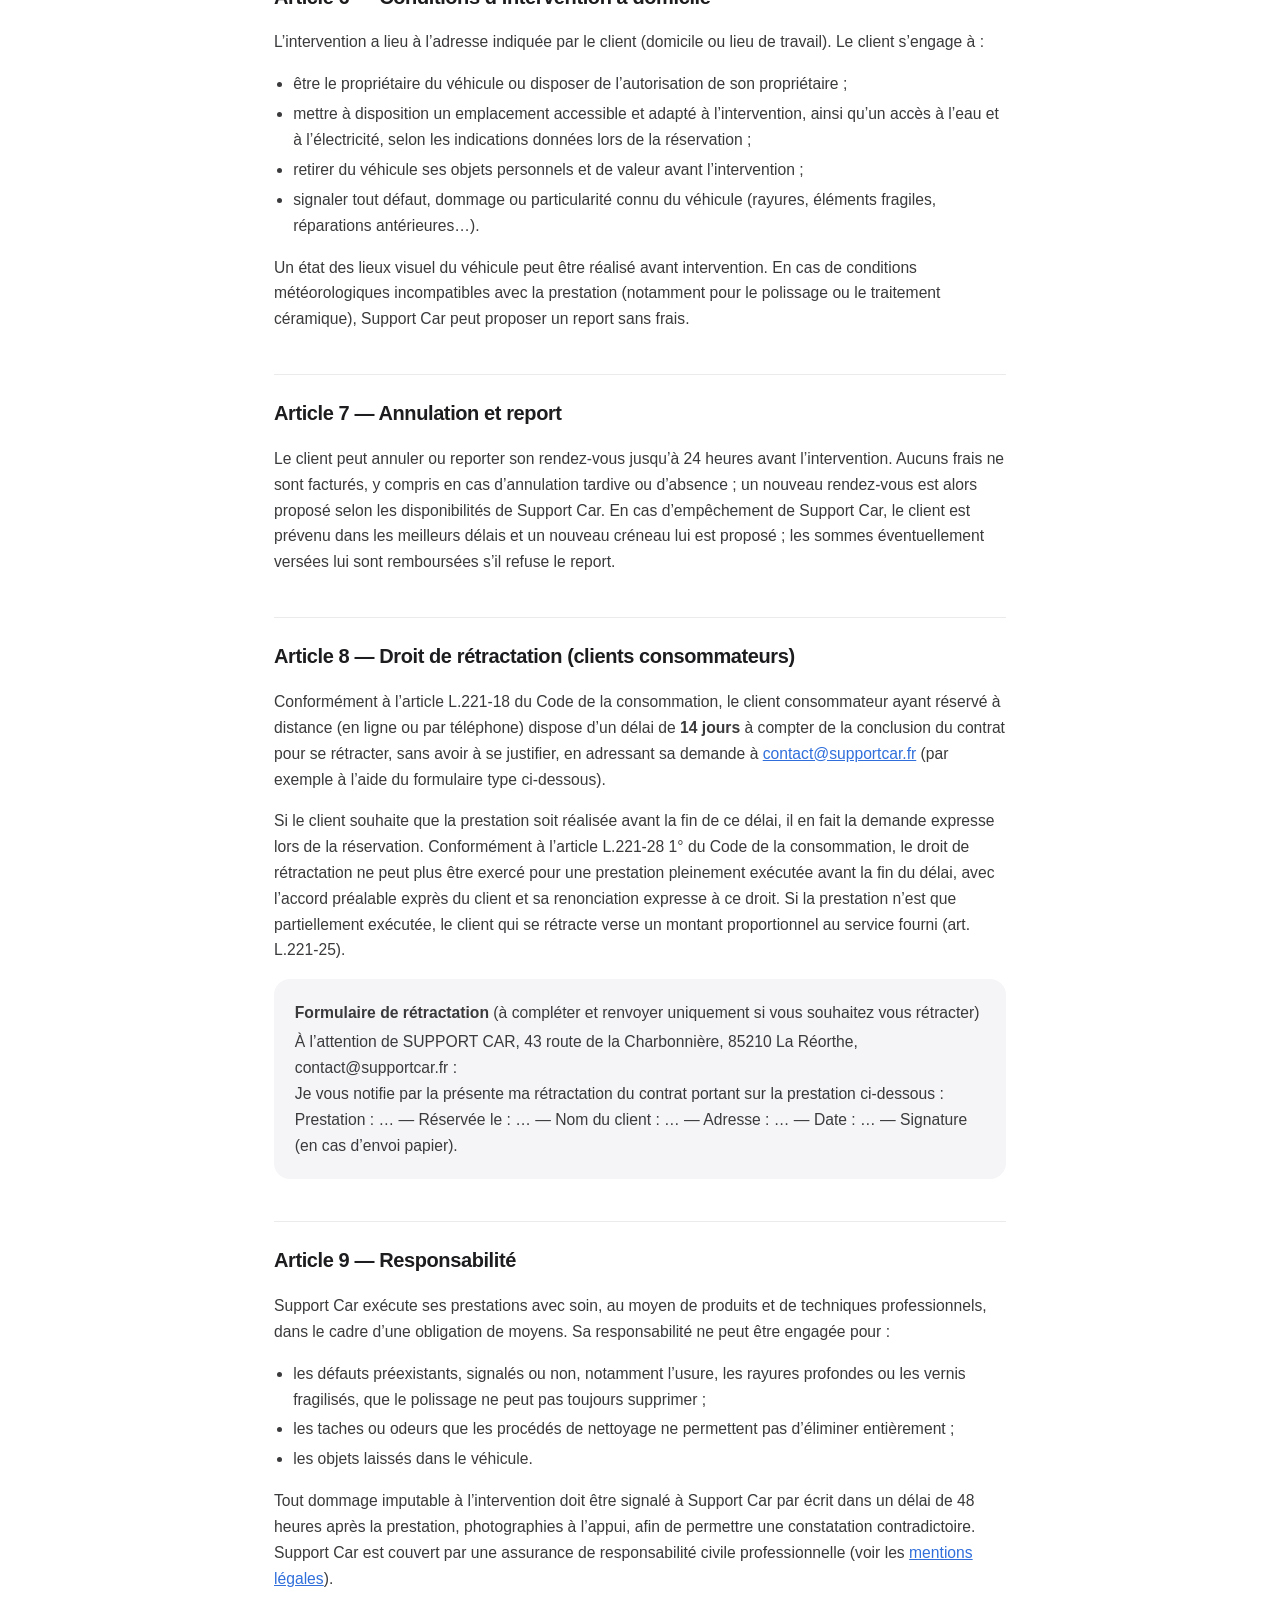
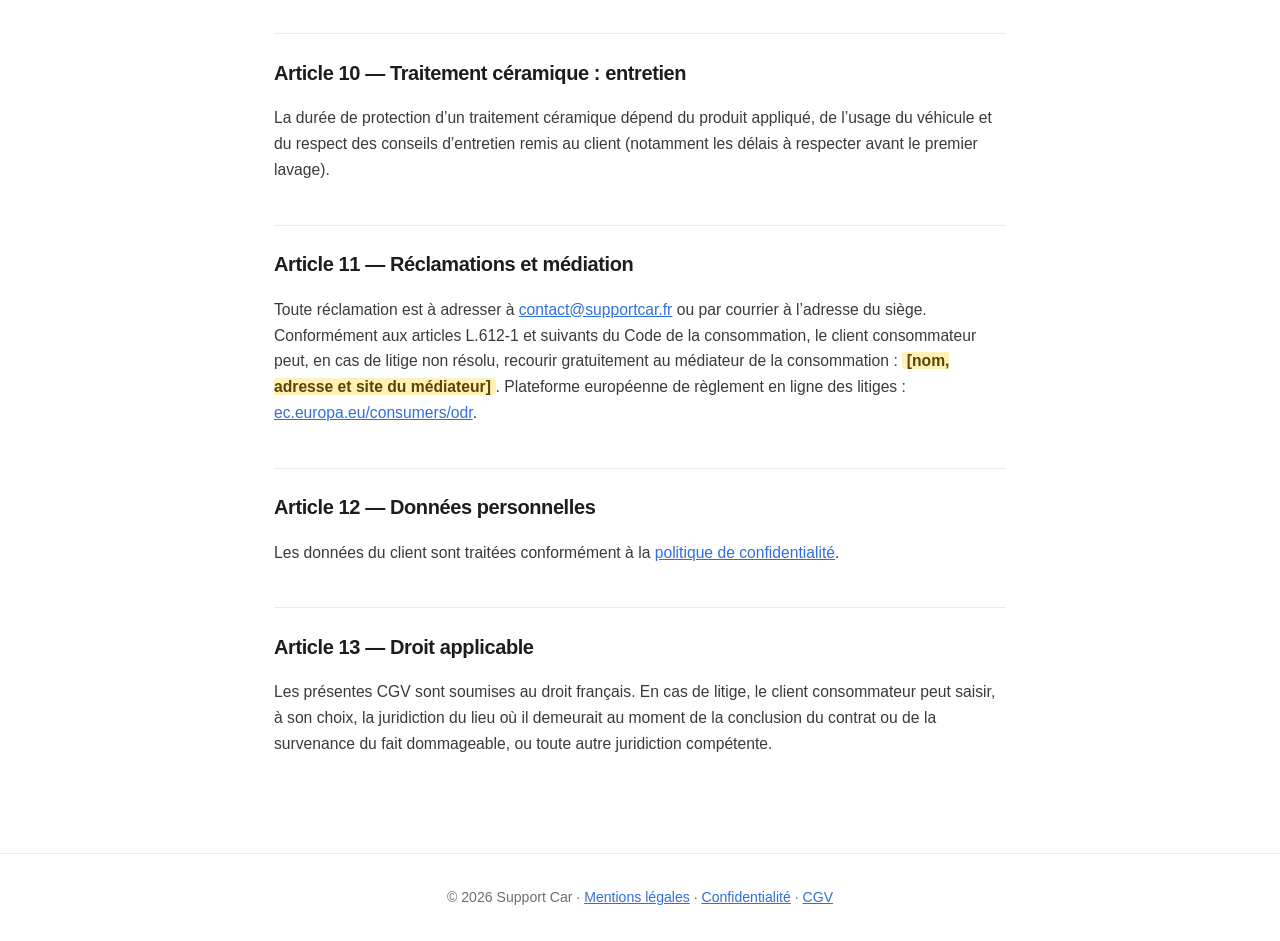
==== commit 4eba2d60: "Pages légales : date, domaine, délai de signalement 48 h ; retrait de la garantie céramique Co-Autho" ====
--- a/cgv.html
+++ b/cgv.html
@@ -13,7 +13,7 @@
 <main>
   <nav class="legal-nav" aria-label="Informations légales"><a href="mentions-legales.html">Mentions légales</a><a href="confidentialite.html">Confidentialité</a><a href="cgv.html" class="on">CGV</a></nav>
   <h1>Conditions générales de vente</h1>
-  <p class="updated">En vigueur au <span class="todo">[date de mise en ligne]</span></p>
+  <p class="updated">En vigueur au 23 novembre 2026</p>
 
   <h2>Article 1 — Objet et champ d’application</h2>
   <p>Les présentes conditions générales de vente (CGV) régissent les prestations de préparation esthétique automobile réalisées à domicile par SUPPORT CAR, SASU au capital de 1 000 €, RCS La Roche-sur-Yon 100 487 636, dont le siège est situé 43 route de la Charbonnière, 85210 La Réorthe (ci-après « Support Car »), auprès de clients particuliers (consommateurs) et professionnels. Toute réservation ou acceptation de devis vaut acceptation pleine et entière des présentes CGV, qui prévalent sur tout autre document.</p>
@@ -61,10 +61,10 @@
     <li>les taches ou odeurs que les procédés de nettoyage ne permettent pas d’éliminer entièrement ;</li>
     <li>les objets laissés dans le véhicule.</li>
   </ul>
-  <p>Tout dommage imputable à l’intervention doit être signalé à Support Car par écrit dans un délai de <span class="todo">[48 heures]</span> après la prestation, photographies à l’appui, afin de permettre une constatation contradictoire. Support Car est couvert par une assurance de responsabilité civile professionnelle (voir les <a href="mentions-legales.html">mentions légales</a>).</p>
+  <p>Tout dommage imputable à l’intervention doit être signalé à Support Car par écrit dans un délai de 48 heures après la prestation, photographies à l’appui, afin de permettre une constatation contradictoire. Support Car est couvert par une assurance de responsabilité civile professionnelle (voir les <a href="mentions-legales.html">mentions légales</a>).</p>
 
   <h2>Article 10 — Traitement céramique : entretien</h2>
-  <p>La durée de protection d’un traitement céramique dépend du produit appliqué, de l’usage du véhicule et du respect des conseils d’entretien remis au client (notamment les délais à respecter avant le premier lavage). <span class="todo">[Préciser la garantie éventuelle du produit utilisé.]</span></p>
+  <p>La durée de protection d’un traitement céramique dépend du produit appliqué, de l’usage du véhicule et du respect des conseils d’entretien remis au client (notamment les délais à respecter avant le premier lavage).</p>
 
   <h2>Article 11 — Réclamations et médiation</h2>
   <p>Toute réclamation est à adresser à <a href="mailto:contact@supportcar.fr">contact@supportcar.fr</a> ou par courrier à l’adresse du siège. Conformément aux articles L.612-1 et suivants du Code de la consommation, le client consommateur peut, en cas de litige non résolu, recourir gratuitement au médiateur de la consommation : <span class="todo">[nom, adresse et site du médiateur]</span>. Plateforme européenne de règlement en ligne des litiges : <a href="https://ec.europa.eu/consumers/odr" target="_blank" rel="noopener">ec.europa.eu/consumers/odr</a>.</p>
